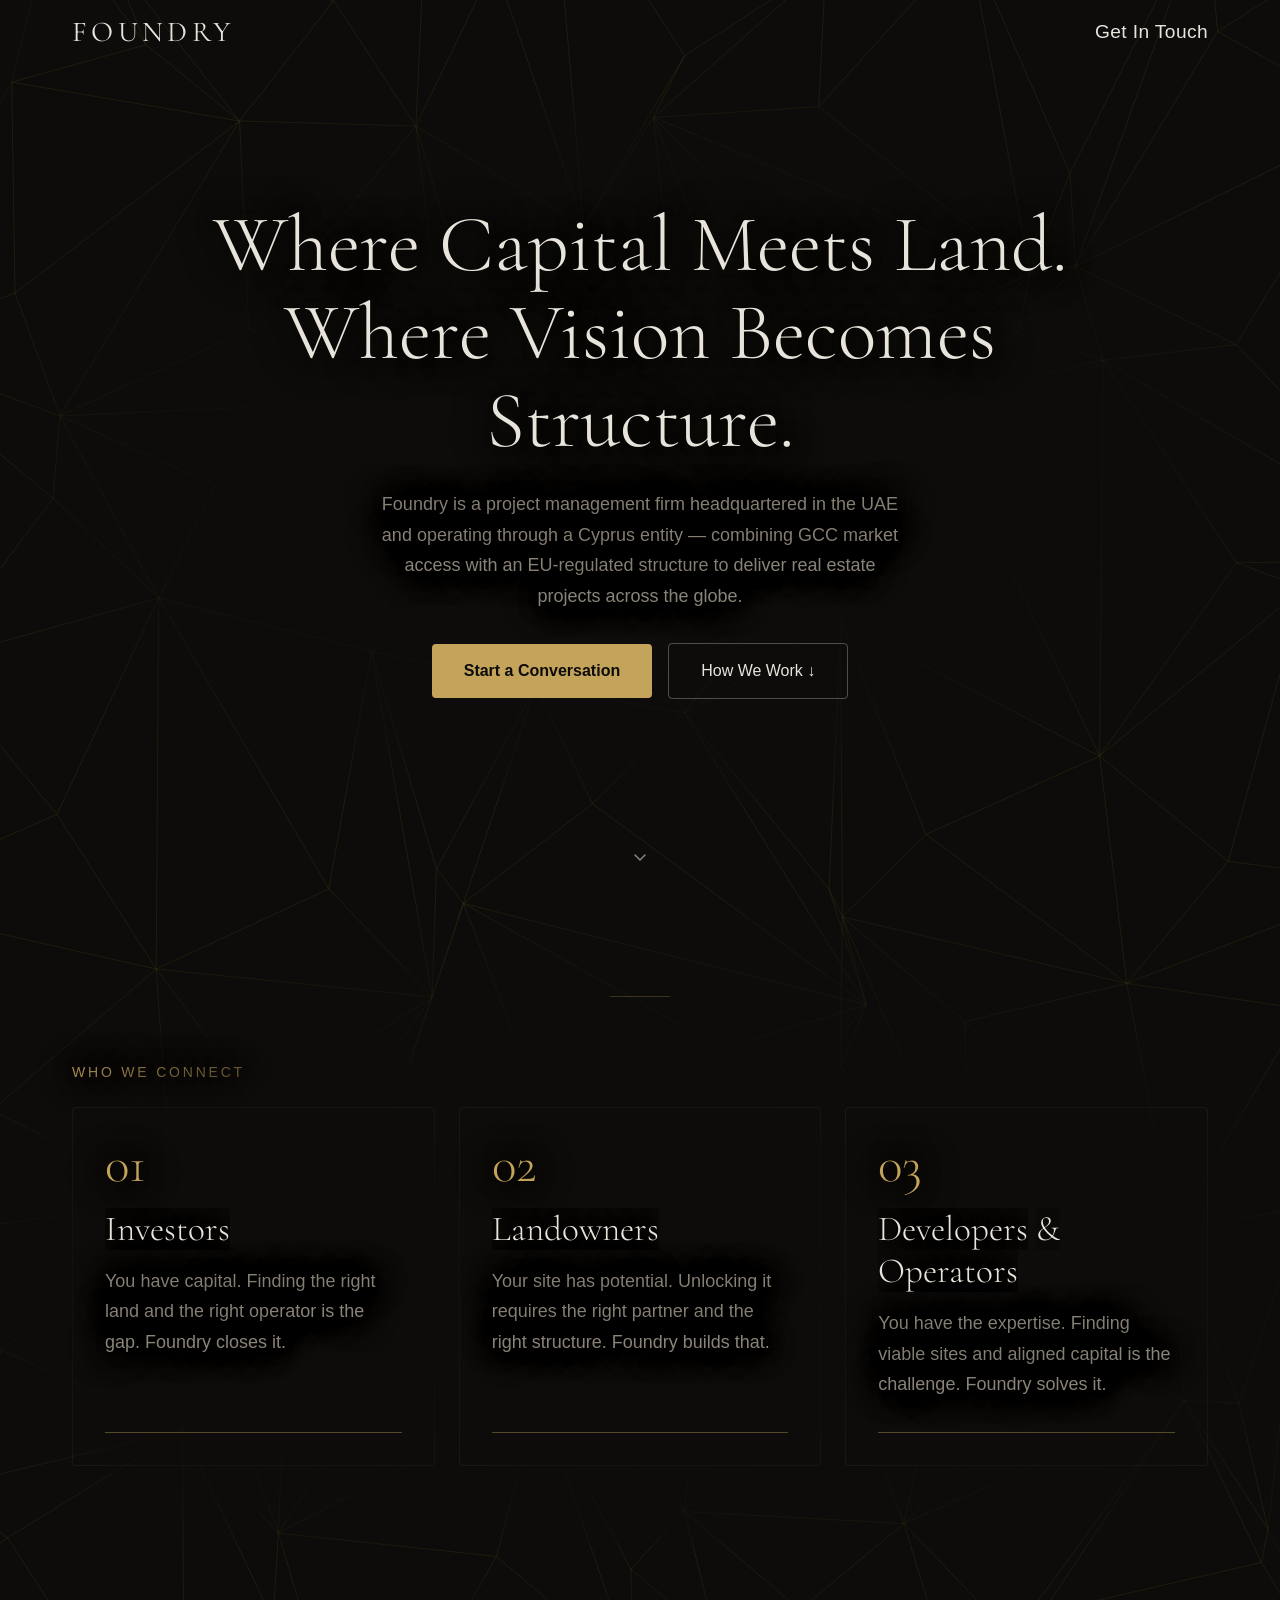
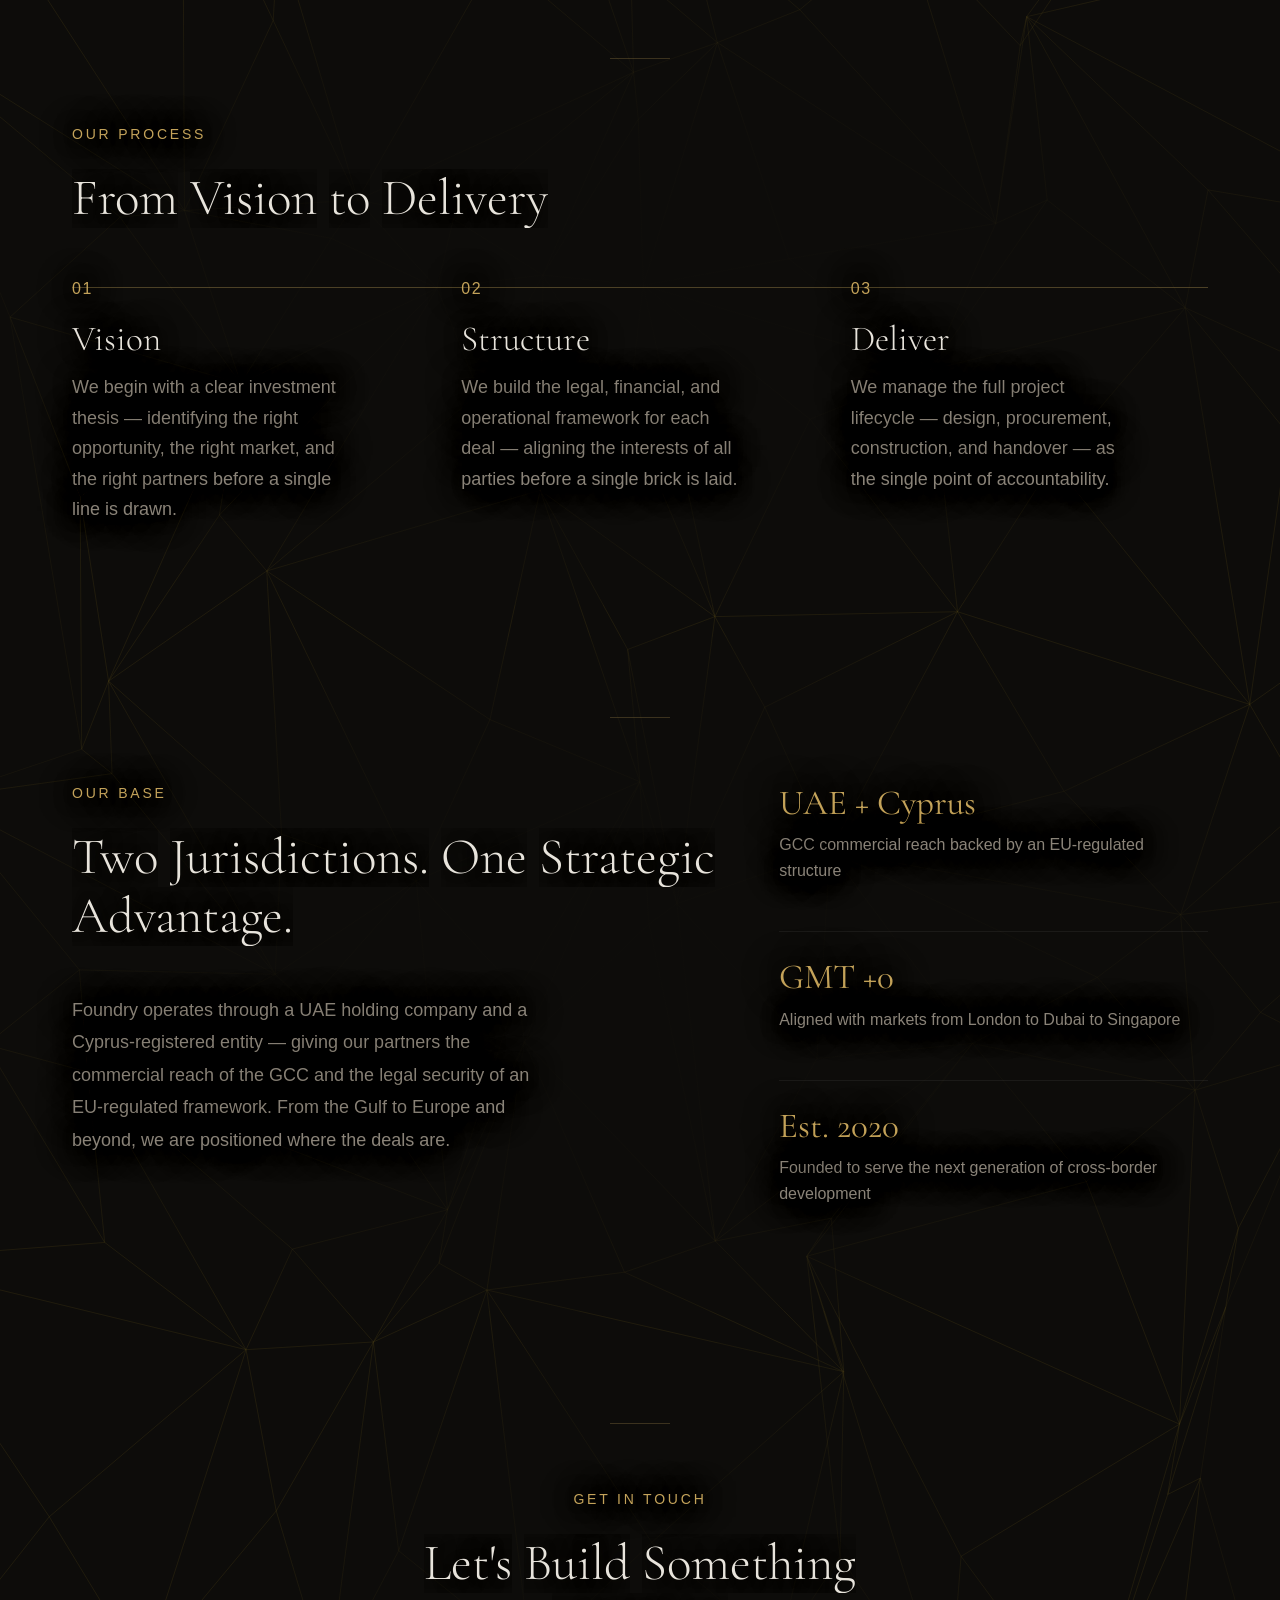
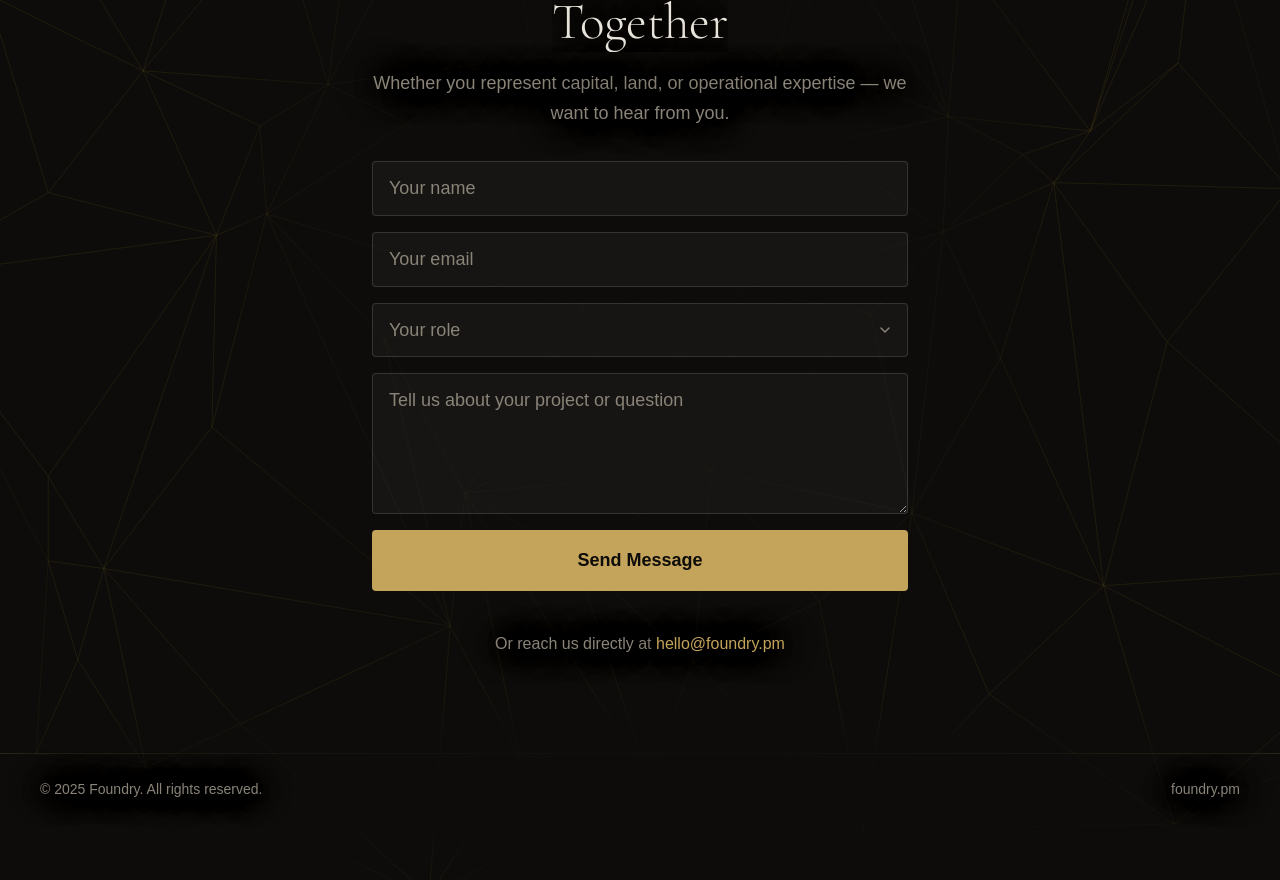
==== index.html @ 254730e2 "Import the live foundry.pm files" ====
<!DOCTYPE html>
<html lang="en">
  <head>
    <meta charset="UTF-8" />
    <meta name="viewport" content="width=device-width, initial-scale=1.0, maximum-scale=1" />
    <title>Foundry — Project Management</title>
    <meta name="description" content="Foundry connects investors, landowners, and developers to originate and deliver real estate projects worldwide. Based in Cyprus." />
    <meta property="og:title" content="Foundry — Project Management" />
    <meta property="og:description" content="Foundry connects investors, landowners, and developers to originate and deliver real estate projects worldwide. Based in Cyprus." />
    <meta property="og:type" content="website" />
    <meta property="og:url" content="https://foundry.pm" />
    <link rel="icon" type="image/svg+xml" href="data:image/svg+xml,%3Csvg xmlns='http://www.w3.org/2000/svg' viewBox='0 0 32 32'%3E%3Crect width='32' height='32' rx='4' fill='%230D0C0A'/%3E%3Ctext x='7' y='23' font-family='Georgia,serif' font-size='20' font-weight='700' fill='%23C4A35A'%3EF%3C/text%3E%3C/svg%3E" />
    <link rel="preconnect" href="https://fonts.googleapis.com" />
    <link rel="preconnect" href="https://fonts.gstatic.com" crossorigin />
    <link href="https://fonts.googleapis.com/css2?family=Cormorant+Garamond:ital,wght@0,300;0,400;0,500;1,300;1,400&display=swap" rel="stylesheet" />
    <link href="https://api.fontshare.com/v2/css?f[]=satoshi@300,400,500,700&display=swap" rel="stylesheet" />
    <script type="module" crossorigin src="./assets/index-mdH8-GJa.js"></script>
    <link rel="stylesheet" crossorigin href="./assets/index-D7hxxsSs.css">
  </head>
  <body>
    <canvas id="page-bg" aria-hidden="true"></canvas>
    <div id="root"></div>
  </body>
</html>
---- assets/index-D7hxxsSs.css ----
@layer properties{@supports (((-webkit-hyphens:none)) and (not (margin-trim:inline))) or ((-moz-orient:inline) and (not (color:rgb(from red r g b)))){*,:before,:after,::backdrop{--tw-translate-x:0;--tw-translate-y:0;--tw-translate-z:0;--tw-rotate-x:initial;--tw-rotate-y:initial;--tw-rotate-z:initial;--tw-skew-x:initial;--tw-skew-y:initial;--tw-space-y-reverse:0;--tw-space-x-reverse:0;--tw-border-style:solid;--tw-leading:initial;--tw-font-weight:initial;--tw-tracking:initial;--tw-ordinal:initial;--tw-slashed-zero:initial;--tw-numeric-figure:initial;--tw-numeric-spacing:initial;--tw-numeric-fraction:initial;--tw-shadow:0 0 #0000;--tw-shadow-color:initial;--tw-shadow-alpha:100%;--tw-inset-shadow:0 0 #0000;--tw-inset-shadow-color:initial;--tw-inset-shadow-alpha:100%;--tw-ring-color:initial;--tw-ring-shadow:0 0 #0000;--tw-inset-ring-color:initial;--tw-inset-ring-shadow:0 0 #0000;--tw-ring-inset:initial;--tw-ring-offset-width:0px;--tw-ring-offset-color:#fff;--tw-ring-offset-shadow:0 0 #0000;--tw-outline-style:solid;--tw-duration:initial;--tw-ease:initial;--tw-content:""}}}@layer theme{:root,:host{--font-sans:ui-sans-serif, system-ui, sans-serif, "Apple Color Emoji", "Segoe UI Emoji", "Segoe UI Symbol", "Noto Color Emoji";--font-mono:ui-monospace, SFMono-Regular, Menlo, Monaco, Consolas, "Liberation Mono", "Courier New", monospace;--color-red-50:oklch(97.1% .013 17.38);--color-red-300:oklch(80.8% .114 19.571);--color-red-400:oklch(70.4% .191 22.216);--color-red-500:oklch(63.7% .237 25.331);--color-red-600:oklch(57.7% .245 27.325);--color-gray-50:oklch(98.5% .002 247.839);--color-gray-600:oklch(44.6% .03 256.802);--color-gray-900:oklch(21% .034 264.665);--color-black:#000;--spacing:.25rem;--container-sm:24rem;--container-md:28rem;--container-lg:32rem;--text-xs:.75rem;--text-xs--line-height:calc(1 / .75);--text-sm:.875rem;--text-sm--line-height:calc(1.25 / .875);--text-base:1rem;--text-base--line-height: 1.5 ;--text-lg:1.125rem;--text-lg--line-height:calc(1.75 / 1.125);--text-xl:1.25rem;--text-2xl:1.5rem;--text-2xl--line-height:calc(2 / 1.5);--font-weight-normal:400;--font-weight-medium:500;--font-weight-semibold:600;--font-weight-bold:700;--tracking-tight:-.025em;--tracking-widest:.1em;--leading-snug:1.375;--leading-normal:1.5;--leading-relaxed:1.625;--radius-sm:.25rem;--radius-md:.375rem;--radius-lg:.5rem;--radius-xl:.75rem;--ease-in-out:cubic-bezier(.4, 0, .2, 1);--animate-spin:spin 1s linear infinite;--animate-pulse:pulse 2s cubic-bezier(.4, 0, .6, 1) infinite;--aspect-video:16 / 9;--default-transition-duration:.15s;--default-transition-timing-function:cubic-bezier(.4, 0, .2, 1);--default-font-family:var(--font-sans);--default-mono-font-family:var(--font-mono)}}@layer base{*,:after,:before,::backdrop{box-sizing:border-box;border:0 solid;margin:0;padding:0}::file-selector-button{box-sizing:border-box;border:0 solid;margin:0;padding:0}html,:host{-webkit-text-size-adjust:100%;tab-size:4;line-height:1.5;font-family:var(--default-font-family,ui-sans-serif, system-ui, sans-serif, "Apple Color Emoji", "Segoe UI Emoji", "Segoe UI Symbol", "Noto Color Emoji");font-feature-settings:var(--default-font-feature-settings,normal);font-variation-settings:var(--default-font-variation-settings,normal);-webkit-tap-highlight-color:transparent}hr{height:0;color:inherit;border-top-width:1px}abbr:where([title]){-webkit-text-decoration:underline dotted;text-decoration:underline dotted}h1,h2,h3,h4,h5,h6{font-size:inherit;font-weight:inherit}a{color:inherit;-webkit-text-decoration:inherit;text-decoration:inherit}b,strong{font-weight:bolder}code,kbd,samp,pre{font-family:var(--default-mono-font-family,ui-monospace, SFMono-Regular, Menlo, Monaco, Consolas, "Liberation Mono", "Courier New", monospace);font-feature-settings:var(--default-mono-font-feature-settings,normal);font-variation-settings:var(--default-mono-font-variation-settings,normal);font-size:1em}small{font-size:80%}sub,sup{vertical-align:baseline;font-size:75%;line-height:0;position:relative}sub{bottom:-.25em}sup{top:-.5em}table{text-indent:0;border-color:inherit;border-collapse:collapse}:-moz-focusring{outline:auto}progress{vertical-align:baseline}summary{display:list-item}ol,ul,menu{list-style:none}img,svg,video,canvas,audio,iframe,embed,object{vertical-align:middle;display:block}img,video{max-width:100%;height:auto}button,input,select,optgroup,textarea{font:inherit;font-feature-settings:inherit;font-variation-settings:inherit;letter-spacing:inherit;color:inherit;opacity:1;background-color:#0000;border-radius:0}::file-selector-button{font:inherit;font-feature-settings:inherit;font-variation-settings:inherit;letter-spacing:inherit;color:inherit;opacity:1;background-color:#0000;border-radius:0}:where(select:is([multiple],[size])) optgroup{font-weight:bolder}:where(select:is([multiple],[size])) optgroup option{padding-inline-start:20px}::file-selector-button{margin-inline-end:4px}::placeholder{opacity:1}@supports (not ((-webkit-appearance:-apple-pay-button))) or (contain-intrinsic-size:1px){::placeholder{color:currentColor}@supports (color:color-mix(in lab,red,red)){::placeholder{color:color-mix(in oklab,currentcolor 50%,transparent)}}}textarea{resize:vertical}::-webkit-search-decoration{-webkit-appearance:none}::-webkit-date-and-time-value{min-height:1lh;text-align:inherit}::-webkit-datetime-edit{display:inline-flex}::-webkit-datetime-edit-fields-wrapper{padding:0}::-webkit-datetime-edit{padding-block:0}::-webkit-datetime-edit-year-field{padding-block:0}::-webkit-datetime-edit-month-field{padding-block:0}::-webkit-datetime-edit-day-field{padding-block:0}::-webkit-datetime-edit-hour-field{padding-block:0}::-webkit-datetime-edit-minute-field{padding-block:0}::-webkit-datetime-edit-second-field{padding-block:0}::-webkit-datetime-edit-millisecond-field{padding-block:0}::-webkit-datetime-edit-meridiem-field{padding-block:0}::-webkit-calendar-picker-indicator{line-height:1}:-moz-ui-invalid{box-shadow:none}button,input:where([type=button],[type=reset],[type=submit]){appearance:button}::file-selector-button{appearance:button}::-webkit-inner-spin-button{height:auto}::-webkit-outer-spin-button{height:auto}[hidden]:where(:not([hidden=until-found])){display:none!important}}@layer components;@layer utilities{.\@container\/field-group{container:field-group/inline-size}.pointer-events-auto{pointer-events:auto}.pointer-events-none{pointer-events:none}.invisible{visibility:hidden}.sr-only{clip-path:inset(50%);white-space:nowrap;border-width:0;width:1px;height:1px;margin:-1px;padding:0;position:absolute;overflow:hidden}.absolute{position:absolute}.fixed{position:fixed}.relative{position:relative}.static{position:static}.inset-0{inset:calc(var(--spacing) * 0)}.inset-x-0{inset-inline:calc(var(--spacing) * 0)}.inset-y-0{inset-block:calc(var(--spacing) * 0)}.start{inset-inline-start:var(--spacing)}.-top-12{top:calc(var(--spacing) * -12)}.top-0{top:calc(var(--spacing) * 0)}.top-1\.5{top:calc(var(--spacing) * 1.5)}.top-1\/2{top:50%}.top-2{top:calc(var(--spacing) * 2)}.top-3\.5{top:calc(var(--spacing) * 3.5)}.top-4{top:calc(var(--spacing) * 4)}.top-\[1px\]{top:1px}.top-\[50\%\]{top:50%}.top-\[60\%\]{top:60%}.top-full{top:100%}.-right-12{right:calc(var(--spacing) * -12)}.right-0{right:calc(var(--spacing) * 0)}.right-1{right:calc(var(--spacing) * 1)}.right-2{right:calc(var(--spacing) * 2)}.right-3{right:calc(var(--spacing) * 3)}.right-4{right:calc(var(--spacing) * 4)}.-bottom-12{bottom:calc(var(--spacing) * -12)}.bottom-0{bottom:calc(var(--spacing) * 0)}.-left-12{left:calc(var(--spacing) * -12)}.left-0{left:calc(var(--spacing) * 0)}.left-1\/2{left:50%}.left-2{left:calc(var(--spacing) * 2)}.left-\[50\%\]{left:50%}.z-10{z-index:10}.z-20{z-index:20}.z-50{z-index:50}.z-\[1\]{z-index:1}.z-\[100\]{z-index:100}.order-first{order:-9999}.order-last{order:9999}.\!m-0{margin:calc(var(--spacing) * 0)!important}.-mx-1{margin-inline:calc(var(--spacing) * -1)}.mx-2{margin-inline:calc(var(--spacing) * 2)}.mx-3\.5{margin-inline:calc(var(--spacing) * 3.5)}.mx-4{margin-inline:calc(var(--spacing) * 4)}.mx-auto{margin-inline:auto}.-my-2{margin-block:calc(var(--spacing) * -2)}.my-0{margin-block:calc(var(--spacing) * 0)}.my-0\.5{margin-block:calc(var(--spacing) * .5)}.my-1{margin-block:calc(var(--spacing) * 1)}.-mt-4{margin-top:calc(var(--spacing) * -4)}.mt-1\.5{margin-top:calc(var(--spacing) * 1.5)}.mt-2{margin-top:calc(var(--spacing) * 2)}.mt-4{margin-top:calc(var(--spacing) * 4)}.mt-24{margin-top:calc(var(--spacing) * 24)}.mt-auto{margin-top:auto}.mr-2{margin-right:calc(var(--spacing) * 2)}.mb-1{margin-bottom:calc(var(--spacing) * 1)}.mb-2{margin-bottom:calc(var(--spacing) * 2)}.mb-3{margin-bottom:calc(var(--spacing) * 3)}.mb-4{margin-bottom:calc(var(--spacing) * 4)}.-ml-4{margin-left:calc(var(--spacing) * -4)}.ml-1{margin-left:calc(var(--spacing) * 1)}.ml-4{margin-left:calc(var(--spacing) * 4)}.ml-auto{margin-left:auto}.line-clamp-2{-webkit-line-clamp:2;-webkit-box-orient:vertical;display:-webkit-box;overflow:hidden}.block{display:block}.flex{display:flex}.grid{display:grid}.hidden{display:none}.inline-flex{display:inline-flex}.table{display:table}.aspect-square{aspect-ratio:1}.aspect-video{aspect-ratio:var(--aspect-video)}.size-4{width:calc(var(--spacing) * 4);height:calc(var(--spacing) * 4)}.size-6{width:calc(var(--spacing) * 6);height:calc(var(--spacing) * 6)}.size-8{width:calc(var(--spacing) * 8);height:calc(var(--spacing) * 8)}.size-10{width:calc(var(--spacing) * 10);height:calc(var(--spacing) * 10)}.size-\[--cell-size\]{width:--cell-size;height:--cell-size}.h-1\.5{height:calc(var(--spacing) * 1.5)}.h-2{height:calc(var(--spacing) * 2)}.h-2\.5{height:calc(var(--spacing) * 2.5)}.h-3{height:calc(var(--spacing) * 3)}.h-3\.5{height:calc(var(--spacing) * 3.5)}.h-4{height:calc(var(--spacing) * 4)}.h-5{height:calc(var(--spacing) * 5)}.h-6{height:calc(var(--spacing) * 6)}.h-7{height:calc(var(--spacing) * 7)}.h-8{height:calc(var(--spacing) * 8)}.h-9{height:calc(var(--spacing) * 9)}.h-10{height:calc(var(--spacing) * 10)}.h-12{height:calc(var(--spacing) * 12)}.h-\[--cell-size\]{height:--cell-size}.h-\[1px\]{height:1px}.h-\[var\(--radix-navigation-menu-viewport-height\)\]{height:var(--radix-navigation-menu-viewport-height)}.h-\[var\(--radix-select-trigger-height\)\]{height:var(--radix-select-trigger-height)}.h-auto{height:auto}.h-full{height:100%}.h-px{height:1px}.h-svh{height:100svh}.max-h-\[--radix-context-menu-content-available-height\]{max-height:--radix-context-menu-content-available-height}.max-h-\[--radix-select-content-available-height\]{max-height:--radix-select-content-available-height}.max-h-\[300px\]{max-height:300px}.max-h-\[var\(--radix-dropdown-menu-content-available-height\)\]{max-height:var(--radix-dropdown-menu-content-available-height)}.max-h-screen{max-height:100vh}.min-h-0{min-height:calc(var(--spacing) * 0)}.min-h-8{min-height:calc(var(--spacing) * 8)}.min-h-9{min-height:calc(var(--spacing) * 9)}.min-h-10{min-height:calc(var(--spacing) * 10)}.min-h-\[60px\]{min-height:60px}.min-h-screen{min-height:100vh}.min-h-svh{min-height:100svh}.w-0{width:calc(var(--spacing) * 0)}.w-1{width:calc(var(--spacing) * 1)}.w-2{width:calc(var(--spacing) * 2)}.w-2\.5{width:calc(var(--spacing) * 2.5)}.w-3{width:calc(var(--spacing) * 3)}.w-3\.5{width:calc(var(--spacing) * 3.5)}.w-3\/4{width:75%}.w-4{width:calc(var(--spacing) * 4)}.w-5{width:calc(var(--spacing) * 5)}.w-7{width:calc(var(--spacing) * 7)}.w-8{width:calc(var(--spacing) * 8)}.w-9{width:calc(var(--spacing) * 9)}.w-10{width:calc(var(--spacing) * 10)}.w-64{width:calc(var(--spacing) * 64)}.w-72{width:calc(var(--spacing) * 72)}.w-\[--cell-size\]{width:--cell-size}.w-\[1px\]{width:1px}.w-\[100px\]{width:100px}.w-\[var\(--sidebar-width\)\]{width:var(--sidebar-width)}.w-auto{width:auto}.w-fit{width:fit-content}.w-full{width:100%}.w-max{width:max-content}.w-px{width:1px}.max-w-\[var\(--skeleton-width\)\]{max-width:var(--skeleton-width)}.max-w-lg{max-width:var(--container-lg)}.max-w-max{max-width:max-content}.max-w-md{max-width:var(--container-md)}.max-w-sm{max-width:var(--container-sm)}.min-w-0{min-width:calc(var(--spacing) * 0)}.min-w-5{min-width:calc(var(--spacing) * 5)}.min-w-8{min-width:calc(var(--spacing) * 8)}.min-w-9{min-width:calc(var(--spacing) * 9)}.min-w-10{min-width:calc(var(--spacing) * 10)}.min-w-\[--cell-size\]{min-width:--cell-size}.min-w-\[8rem\]{min-width:8rem}.min-w-\[12rem\]{min-width:12rem}.min-w-\[var\(--radix-select-trigger-width\)\]{min-width:var(--radix-select-trigger-width)}.flex-1{flex:1}.shrink-0{flex-shrink:0}.grow{flex-grow:1}.grow-0{flex-grow:0}.basis-full{flex-basis:100%}.caption-bottom{caption-side:bottom}.border-collapse{border-collapse:collapse}.origin-\[--radix-context-menu-content-transform-origin\]{transform-origin:--radix-context-menu-content-transform-origin}.origin-\[--radix-dropdown-menu-content-transform-origin\]{transform-origin:--radix-dropdown-menu-content-transform-origin}.origin-\[--radix-hover-card-content-transform-origin\]{transform-origin:--radix-hover-card-content-transform-origin}.origin-\[--radix-menubar-content-transform-origin\]{transform-origin:--radix-menubar-content-transform-origin}.origin-\[--radix-popover-content-transform-origin\]{transform-origin:--radix-popover-content-transform-origin}.origin-\[--radix-select-content-transform-origin\]{transform-origin:--radix-select-content-transform-origin}.origin-\[--radix-tooltip-content-transform-origin\]{transform-origin:--radix-tooltip-content-transform-origin}.-translate-x-1\/2{--tw-translate-x: -50% ;translate:var(--tw-translate-x) var(--tw-translate-y)}.-translate-x-px{--tw-translate-x:-1px;translate:var(--tw-translate-x) var(--tw-translate-y)}.translate-x-\[-50\%\]{--tw-translate-x:-50%;translate:var(--tw-translate-x) var(--tw-translate-y)}.translate-x-px{--tw-translate-x:1px;translate:var(--tw-translate-x) var(--tw-translate-y)}.-translate-y-1\/2{--tw-translate-y: -50% ;translate:var(--tw-translate-x) var(--tw-translate-y)}.translate-y-\[-50\%\]{--tw-translate-y:-50%;translate:var(--tw-translate-x) var(--tw-translate-y)}.rotate-45{rotate:45deg}.rotate-90{rotate:90deg}.transform{transform:var(--tw-rotate-x,) var(--tw-rotate-y,) var(--tw-rotate-z,) var(--tw-skew-x,) var(--tw-skew-y,)}.animate-pulse{animation:var(--animate-pulse)}.animate-spin{animation:var(--animate-spin)}.cursor-default{cursor:default}.cursor-pointer{cursor:pointer}.cursor-text{cursor:text}.touch-none{touch-action:none}.resize{resize:both}.resize-none{resize:none}.list-disc{list-style-type:disc}.list-none{list-style-type:none}.flex-col{flex-direction:column}.flex-col-reverse{flex-direction:column-reverse}.flex-row{flex-direction:row}.flex-wrap{flex-wrap:wrap}.place-content-center{place-content:center}.items-center{align-items:center}.items-end{align-items:flex-end}.items-start{align-items:flex-start}.items-stretch{align-items:stretch}.justify-between{justify-content:space-between}.justify-center{justify-content:center}.justify-start{justify-content:flex-start}.gap-1{gap:calc(var(--spacing) * 1)}.gap-1\.5{gap:calc(var(--spacing) * 1.5)}.gap-2{gap:calc(var(--spacing) * 2)}.gap-2\.5{gap:calc(var(--spacing) * 2.5)}.gap-3{gap:calc(var(--spacing) * 3)}.gap-4{gap:calc(var(--spacing) * 4)}.gap-6{gap:calc(var(--spacing) * 6)}.gap-7{gap:calc(var(--spacing) * 7)}:where(.space-y-1\.5>:not(:last-child)){--tw-space-y-reverse:0;margin-block-start:calc(calc(var(--spacing) * 1.5) * var(--tw-space-y-reverse));margin-block-end:calc(calc(var(--spacing) * 1.5) * calc(1 - var(--tw-space-y-reverse)))}:where(.space-y-2>:not(:last-child)){--tw-space-y-reverse:0;margin-block-start:calc(calc(var(--spacing) * 2) * var(--tw-space-y-reverse));margin-block-end:calc(calc(var(--spacing) * 2) * calc(1 - var(--tw-space-y-reverse)))}:where(.space-x-1>:not(:last-child)){--tw-space-x-reverse:0;margin-inline-start:calc(calc(var(--spacing) * 1) * var(--tw-space-x-reverse));margin-inline-end:calc(calc(var(--spacing) * 1) * calc(1 - var(--tw-space-x-reverse)))}:where(.space-x-4>:not(:last-child)){--tw-space-x-reverse:0;margin-inline-start:calc(calc(var(--spacing) * 4) * var(--tw-space-x-reverse));margin-inline-end:calc(calc(var(--spacing) * 4) * calc(1 - var(--tw-space-x-reverse)))}.self-stretch{align-self:stretch}.overflow-auto{overflow:auto}.overflow-hidden{overflow:hidden}.overflow-x-hidden{overflow-x:hidden}.overflow-y-auto{overflow-y:auto}.rounded-\[2px\]{border-radius:2px}.rounded-\[calc\(var\(--radius\)-5px\)\]{border-radius:calc(var(--radius) - 5px)}.rounded-\[inherit\]{border-radius:inherit}.rounded-full{border-radius:3.40282e38px}.rounded-lg{border-radius:var(--radius-lg)}.rounded-md{border-radius:var(--radius-md)}.rounded-none{border-radius:0}.rounded-sm{border-radius:var(--radius-sm)}.rounded-xl{border-radius:var(--radius-xl)}.rounded-t-\[10px\]{border-top-left-radius:10px;border-top-right-radius:10px}.rounded-l-md{border-top-left-radius:var(--radius-md);border-bottom-left-radius:var(--radius-md)}.rounded-tl-sm{border-top-left-radius:var(--radius-sm)}.rounded-r-md{border-top-right-radius:var(--radius-md);border-bottom-right-radius:var(--radius-md)}.border{border-style:var(--tw-border-style);border-width:1px}.border-0{border-style:var(--tw-border-style);border-width:0}.border-2{border-style:var(--tw-border-style);border-width:2px}.border-\[1\.5px\]{border-style:var(--tw-border-style);border-width:1.5px}.border-y{border-block-style:var(--tw-border-style);border-block-width:1px}.border-t{border-top-style:var(--tw-border-style);border-top-width:1px}.border-r{border-right-style:var(--tw-border-style);border-right-width:1px}.border-b{border-bottom-style:var(--tw-border-style);border-bottom-width:1px}.border-l{border-left-style:var(--tw-border-style);border-left-width:1px}.border-dashed{--tw-border-style:dashed;border-style:dashed}.\[border-color\:var\(--badge-outline\)\]{border-color:var(--badge-outline)}.\[border-color\:var\(--button-outline\)\]{border-color:var(--button-outline)}.border-\[--color-border\]{border-color:--color-border}.border-transparent{border-color:#0000}.border-t-transparent{border-top-color:#0000}.border-l-transparent{border-left-color:#0000}.bg-\[--color-bg\]{background-color:--color-bg}.bg-black\/80{background-color:#000c}@supports (color:color-mix(in lab,red,red)){.bg-black\/80{background-color:color-mix(in oklab,var(--color-black) 80%,transparent)}}.bg-gray-50{background-color:var(--color-gray-50)}.bg-transparent{background-color:#0000}.fill-current{fill:currentColor}.p-0{padding:calc(var(--spacing) * 0)}.p-1{padding:calc(var(--spacing) * 1)}.p-2{padding:calc(var(--spacing) * 2)}.p-3{padding:calc(var(--spacing) * 3)}.p-4{padding:calc(var(--spacing) * 4)}.p-6{padding:calc(var(--spacing) * 6)}.p-\[1px\]{padding:1px}.px-1{padding-inline:calc(var(--spacing) * 1)}.px-1\.5{padding-inline:calc(var(--spacing) * 1.5)}.px-2{padding-inline:calc(var(--spacing) * 2)}.px-2\.5{padding-inline:calc(var(--spacing) * 2.5)}.px-3{padding-inline:calc(var(--spacing) * 3)}.px-4{padding-inline:calc(var(--spacing) * 4)}.px-8{padding-inline:calc(var(--spacing) * 8)}.px-\[--cell-size\]{padding-inline:--cell-size}.py-0\.5{padding-block:calc(var(--spacing) * .5)}.py-1{padding-block:calc(var(--spacing) * 1)}.py-1\.5{padding-block:calc(var(--spacing) * 1.5)}.py-2{padding-block:calc(var(--spacing) * 2)}.py-3{padding-block:calc(var(--spacing) * 3)}.py-4{padding-block:calc(var(--spacing) * 4)}.py-6{padding-block:calc(var(--spacing) * 6)}.pt-0{padding-top:calc(var(--spacing) * 0)}.pt-3{padding-top:calc(var(--spacing) * 3)}.pt-4{padding-top:calc(var(--spacing) * 4)}.pt-6{padding-top:calc(var(--spacing) * 6)}.pr-1{padding-right:calc(var(--spacing) * 1)}.pr-2{padding-right:calc(var(--spacing) * 2)}.pr-2\.5{padding-right:calc(var(--spacing) * 2.5)}.pr-3{padding-right:calc(var(--spacing) * 3)}.pr-8{padding-right:calc(var(--spacing) * 8)}.pb-3{padding-bottom:calc(var(--spacing) * 3)}.pb-4{padding-bottom:calc(var(--spacing) * 4)}.pl-2{padding-left:calc(var(--spacing) * 2)}.pl-2\.5{padding-left:calc(var(--spacing) * 2.5)}.pl-3{padding-left:calc(var(--spacing) * 3)}.pl-4{padding-left:calc(var(--spacing) * 4)}.pl-8{padding-left:calc(var(--spacing) * 8)}.text-center{text-align:center}.text-left{text-align:left}.align-middle{vertical-align:middle}.font-mono{font-family:var(--font-mono)}.font-sans{font-family:var(--font-sans)}.text-2xl{font-size:var(--text-2xl);line-height:var(--tw-leading,var(--text-2xl--line-height))}.text-base{font-size:var(--text-base);line-height:var(--tw-leading,var(--text-base--line-height))}.text-lg{font-size:var(--text-lg);line-height:var(--tw-leading,var(--text-lg--line-height))}.text-sm{font-size:var(--text-sm);line-height:var(--tw-leading,var(--text-sm--line-height))}.text-sm\/relaxed{font-size:var(--text-sm);line-height:var(--leading-relaxed)}.text-xs{font-size:var(--text-xs);line-height:var(--tw-leading,var(--text-xs--line-height))}.text-\[0\.8rem\]{font-size:.8rem}.leading-none{--tw-leading:1;line-height:1}.leading-normal{--tw-leading:var(--leading-normal);line-height:var(--leading-normal)}.leading-snug{--tw-leading:var(--leading-snug);line-height:var(--leading-snug)}.font-bold{--tw-font-weight:var(--font-weight-bold);font-weight:var(--font-weight-bold)}.font-medium{--tw-font-weight:var(--font-weight-medium);font-weight:var(--font-weight-medium)}.font-normal{--tw-font-weight:var(--font-weight-normal);font-weight:var(--font-weight-normal)}.font-semibold{--tw-font-weight:var(--font-weight-semibold);font-weight:var(--font-weight-semibold)}.tracking-tight{--tw-tracking:var(--tracking-tight);letter-spacing:var(--tracking-tight)}.tracking-widest{--tw-tracking:var(--tracking-widest);letter-spacing:var(--tracking-widest)}.text-balance{text-wrap:balance}.break-words{overflow-wrap:break-word}.whitespace-nowrap{white-space:nowrap}.text-current{color:currentColor}.text-gray-600{color:var(--color-gray-600)}.text-gray-900{color:var(--color-gray-900)}.text-red-500{color:var(--color-red-500)}.tabular-nums{--tw-numeric-spacing:tabular-nums;font-variant-numeric:var(--tw-ordinal,) var(--tw-slashed-zero,) var(--tw-numeric-figure,) var(--tw-numeric-spacing,) var(--tw-numeric-fraction,)}.underline-offset-4{text-underline-offset:4px}.opacity-0{opacity:0}.opacity-50{opacity:.5}.opacity-60{opacity:.6}.opacity-70{opacity:.7}.opacity-90{opacity:.9}.shadow{--tw-shadow:0 1px 3px 0 var(--tw-shadow-color,#0000001a), 0 1px 2px -1px var(--tw-shadow-color,#0000001a);box-shadow:var(--tw-inset-shadow),var(--tw-inset-ring-shadow),var(--tw-ring-offset-shadow),var(--tw-ring-shadow),var(--tw-shadow)}.shadow-\[0_0_0_1px_hsl\(var\(--sidebar-border\)\)\]{--tw-shadow:0 0 0 1px var(--tw-shadow-color,hsl(var(--sidebar-border)));box-shadow:var(--tw-inset-shadow),var(--tw-inset-ring-shadow),var(--tw-ring-offset-shadow),var(--tw-ring-shadow),var(--tw-shadow)}.shadow-lg{--tw-shadow:0 10px 15px -3px var(--tw-shadow-color,#0000001a), 0 4px 6px -4px var(--tw-shadow-color,#0000001a);box-shadow:var(--tw-inset-shadow),var(--tw-inset-ring-shadow),var(--tw-ring-offset-shadow),var(--tw-ring-shadow),var(--tw-shadow)}.shadow-md{--tw-shadow:0 4px 6px -1px var(--tw-shadow-color,#0000001a), 0 2px 4px -2px var(--tw-shadow-color,#0000001a);box-shadow:var(--tw-inset-shadow),var(--tw-inset-ring-shadow),var(--tw-ring-offset-shadow),var(--tw-ring-shadow),var(--tw-shadow)}.shadow-none{--tw-shadow:0 0 #0000;box-shadow:var(--tw-inset-shadow),var(--tw-inset-ring-shadow),var(--tw-ring-offset-shadow),var(--tw-ring-shadow),var(--tw-shadow)}.shadow-sm{--tw-shadow:0 1px 3px 0 var(--tw-shadow-color,#0000001a), 0 1px 2px -1px var(--tw-shadow-color,#0000001a);box-shadow:var(--tw-inset-shadow),var(--tw-inset-ring-shadow),var(--tw-ring-offset-shadow),var(--tw-ring-shadow),var(--tw-shadow)}.shadow-xl{--tw-shadow:0 20px 25px -5px var(--tw-shadow-color,#0000001a), 0 8px 10px -6px var(--tw-shadow-color,#0000001a);box-shadow:var(--tw-inset-shadow),var(--tw-inset-ring-shadow),var(--tw-ring-offset-shadow),var(--tw-ring-shadow),var(--tw-shadow)}.shadow-xs{--tw-shadow:0 1px 2px 0 var(--tw-shadow-color,#0000000d);box-shadow:var(--tw-inset-shadow),var(--tw-inset-ring-shadow),var(--tw-ring-offset-shadow),var(--tw-ring-shadow),var(--tw-shadow)}.ring-0{--tw-ring-shadow:var(--tw-ring-inset,) 0 0 0 calc(0px + var(--tw-ring-offset-width)) var(--tw-ring-color,currentcolor);box-shadow:var(--tw-inset-shadow),var(--tw-inset-ring-shadow),var(--tw-ring-offset-shadow),var(--tw-ring-shadow),var(--tw-shadow)}.ring-1{--tw-ring-shadow:var(--tw-ring-inset,) 0 0 0 calc(1px + var(--tw-ring-offset-width)) var(--tw-ring-color,currentcolor);box-shadow:var(--tw-inset-shadow),var(--tw-inset-ring-shadow),var(--tw-ring-offset-shadow),var(--tw-ring-shadow),var(--tw-shadow)}.outline-hidden{--tw-outline-style:none;outline-style:none}@media(forced-colors:active){.outline-hidden{outline-offset:2px;outline:2px solid #0000}}.outline{outline-style:var(--tw-outline-style);outline-width:1px}.outline-2{outline-style:var(--tw-outline-style);outline-width:2px}.outline-offset-2{outline-offset:2px}.outline-transparent{outline-color:#0000}.transition{transition-property:color,background-color,border-color,outline-color,text-decoration-color,fill,stroke,--tw-gradient-from,--tw-gradient-via,--tw-gradient-to,opacity,box-shadow,transform,translate,scale,rotate,filter,-webkit-backdrop-filter,backdrop-filter,display,content-visibility,overlay,pointer-events;transition-timing-function:var(--tw-ease,var(--default-transition-timing-function));transition-duration:var(--tw-duration,var(--default-transition-duration))}.transition-\[color\,box-shadow\]{transition-property:color,box-shadow;transition-timing-function:var(--tw-ease,var(--default-transition-timing-function));transition-duration:var(--tw-duration,var(--default-transition-duration))}.transition-\[left\,right\,width\]{transition-property:left,right,width;transition-timing-function:var(--tw-ease,var(--default-transition-timing-function));transition-duration:var(--tw-duration,var(--default-transition-duration))}.transition-\[margin\,opacity\]{transition-property:margin,opacity;transition-timing-function:var(--tw-ease,var(--default-transition-timing-function));transition-duration:var(--tw-duration,var(--default-transition-duration))}.transition-\[width\,height\,padding\]{transition-property:width,height,padding;transition-timing-function:var(--tw-ease,var(--default-transition-timing-function));transition-duration:var(--tw-duration,var(--default-transition-duration))}.transition-\[width\]{transition-property:width;transition-timing-function:var(--tw-ease,var(--default-transition-timing-function));transition-duration:var(--tw-duration,var(--default-transition-duration))}.transition-all{transition-property:all;transition-timing-function:var(--tw-ease,var(--default-transition-timing-function));transition-duration:var(--tw-duration,var(--default-transition-duration))}.transition-colors{transition-property:color,background-color,border-color,outline-color,text-decoration-color,fill,stroke,--tw-gradient-from,--tw-gradient-via,--tw-gradient-to;transition-timing-function:var(--tw-ease,var(--default-transition-timing-function));transition-duration:var(--tw-duration,var(--default-transition-duration))}.transition-opacity{transition-property:opacity;transition-timing-function:var(--tw-ease,var(--default-transition-timing-function));transition-duration:var(--tw-duration,var(--default-transition-duration))}.transition-transform{transition-property:transform,translate,scale,rotate;transition-timing-function:var(--tw-ease,var(--default-transition-timing-function));transition-duration:var(--tw-duration,var(--default-transition-duration))}.duration-100{--tw-duration:.1s;transition-duration:.1s}.duration-200{--tw-duration:.2s;transition-duration:.2s}.duration-300{--tw-duration:.3s;transition-duration:.3s}.duration-1000{--tw-duration:1s;transition-duration:1s}.ease-in-out{--tw-ease:var(--ease-in-out);transition-timing-function:var(--ease-in-out)}.ease-linear{--tw-ease:linear;transition-timing-function:linear}.outline-none{--tw-outline-style:none;outline-style:none}.select-none{-webkit-user-select:none;user-select:none}.\[--cell-size\:2rem\]{--cell-size:2rem}.group-focus-within\/menu-item\:opacity-100:is(:where(.group\/menu-item):focus-within *){opacity:1}@media(hover:hover){.group-hover\:opacity-100:is(:where(.group):hover *),.group-hover\/menu-item\:opacity-100:is(:where(.group\/menu-item):hover *){opacity:1}}.group-has-data-\[sidebar\=menu-action\]\/menu-item\:pr-8:is(:where(.group\/menu-item):has([data-sidebar=menu-action]) *){padding-right:calc(var(--spacing) * 8)}.group-has-\[\[data-orientation\=horizontal\]\]\/field\:text-balance:is(:where(.group\/field):has([data-orientation=horizontal]) *){text-wrap:balance}.group-has-\[\[data-slot\=item-description\]\]\/item\:translate-y-0\.5:is(:where(.group\/item):has([data-slot=item-description]) *){--tw-translate-y:calc(var(--spacing) * .5);translate:var(--tw-translate-x) var(--tw-translate-y)}.group-has-\[\[data-slot\=item-description\]\]\/item\:self-start:is(:where(.group\/item):has([data-slot=item-description]) *){align-self:flex-start}.group-has-\[\>input\]\/input-group\:pt-2\.5:is(:where(.group\/input-group):has(>input) *){padding-top:calc(var(--spacing) * 2.5)}.group-has-\[\>input\]\/input-group\:pb-2\.5:is(:where(.group\/input-group):has(>input) *){padding-bottom:calc(var(--spacing) * 2.5)}.group-data-\[collapsible\=icon\]\:-mt-8:is(:where(.group)[data-collapsible=icon] *){margin-top:calc(var(--spacing) * -8)}.group-data-\[collapsible\=icon\]\:hidden:is(:where(.group)[data-collapsible=icon] *){display:none}.group-data-\[collapsible\=icon\]\:h-8\!:is(:where(.group)[data-collapsible=icon] *){height:calc(var(--spacing) * 8)!important}.group-data-\[collapsible\=icon\]\:w-8\!:is(:where(.group)[data-collapsible=icon] *){width:calc(var(--spacing) * 8)!important}.group-data-\[collapsible\=icon\]\:w-\[calc\(var\(--sidebar-width-icon\)\+var\(--spacing-4\)\)\]:is(:where(.group)[data-collapsible=icon] *){width:calc(var(--sidebar-width-icon) + var(--spacing-4))}.group-data-\[collapsible\=icon\]\:w-\[calc\(var\(--sidebar-width-icon\)\+var\(--spacing-4\)\+2px\)\]:is(:where(.group)[data-collapsible=icon] *){width:calc(var(--sidebar-width-icon) + var(--spacing-4) + 2px)}.group-data-\[collapsible\=icon\]\:w-\[var\(--sidebar-width-icon\)\]:is(:where(.group)[data-collapsible=icon] *){width:var(--sidebar-width-icon)}.group-data-\[collapsible\=icon\]\:overflow-hidden:is(:where(.group)[data-collapsible=icon] *){overflow:hidden}.group-data-\[collapsible\=icon\]\:p-0\!:is(:where(.group)[data-collapsible=icon] *){padding:calc(var(--spacing) * 0)!important}.group-data-\[collapsible\=icon\]\:p-2\!:is(:where(.group)[data-collapsible=icon] *){padding:calc(var(--spacing) * 2)!important}.group-data-\[collapsible\=icon\]\:opacity-0:is(:where(.group)[data-collapsible=icon] *){opacity:0}.group-data-\[collapsible\=offcanvas\]\:right-\[calc\(var\(--sidebar-width\)\*-1\)\]:is(:where(.group)[data-collapsible=offcanvas] *){right:calc(var(--sidebar-width) * -1)}.group-data-\[collapsible\=offcanvas\]\:left-\[calc\(var\(--sidebar-width\)\*-1\)\]:is(:where(.group)[data-collapsible=offcanvas] *){left:calc(var(--sidebar-width) * -1)}.group-data-\[collapsible\=offcanvas\]\:w-0:is(:where(.group)[data-collapsible=offcanvas] *){width:calc(var(--spacing) * 0)}.group-data-\[collapsible\=offcanvas\]\:translate-x-0:is(:where(.group)[data-collapsible=offcanvas] *){--tw-translate-x:calc(var(--spacing) * 0);translate:var(--tw-translate-x) var(--tw-translate-y)}.group-data-\[disabled\=true\]\/field\:opacity-50:is(:where(.group\/field)[data-disabled=true] *),.group-data-\[disabled\=true\]\/input-group\:opacity-50:is(:where(.group\/input-group)[data-disabled=true] *){opacity:.5}.group-data-\[focused\=true\]\/day\:relative:is(:where(.group\/day)[data-focused=true] *){position:relative}.group-data-\[focused\=true\]\/day\:z-10:is(:where(.group\/day)[data-focused=true] *){z-index:10}.group-data-\[focused\=true\]\/day\:ring-\[3px\]:is(:where(.group\/day)[data-focused=true] *){--tw-ring-shadow:var(--tw-ring-inset,) 0 0 0 calc(3px + var(--tw-ring-offset-width)) var(--tw-ring-color,currentcolor);box-shadow:var(--tw-inset-shadow),var(--tw-inset-ring-shadow),var(--tw-ring-offset-shadow),var(--tw-ring-shadow),var(--tw-shadow)}.group-data-\[side\=left\]\:-right-4:is(:where(.group)[data-side=left] *){right:calc(var(--spacing) * -4)}.group-data-\[side\=left\]\:border-r:is(:where(.group)[data-side=left] *){border-right-style:var(--tw-border-style);border-right-width:1px}.group-data-\[side\=right\]\:left-0:is(:where(.group)[data-side=right] *){left:calc(var(--spacing) * 0)}.group-data-\[side\=right\]\:rotate-180:is(:where(.group)[data-side=right] *){rotate:180deg}.group-data-\[side\=right\]\:border-l:is(:where(.group)[data-side=right] *){border-left-style:var(--tw-border-style);border-left-width:1px}.group-data-\[state\=open\]\:rotate-180:is(:where(.group)[data-state=open] *){rotate:180deg}.group-data-\[variant\=floating\]\:rounded-lg:is(:where(.group)[data-variant=floating] *){border-radius:var(--radius-lg)}.group-data-\[variant\=floating\]\:border:is(:where(.group)[data-variant=floating] *){border-style:var(--tw-border-style);border-width:1px}.group-data-\[variant\=floating\]\:shadow-sm:is(:where(.group)[data-variant=floating] *){--tw-shadow:0 1px 3px 0 var(--tw-shadow-color,#0000001a), 0 1px 2px -1px var(--tw-shadow-color,#0000001a);box-shadow:var(--tw-inset-shadow),var(--tw-inset-ring-shadow),var(--tw-ring-offset-shadow),var(--tw-ring-shadow),var(--tw-shadow)}.group-data-\[variant\=outline\]\/field-group\:-mb-2:is(:where(.group\/field-group)[data-variant=outline] *){margin-bottom:calc(var(--spacing) * -2)}.group-\[\.destructive\]\:text-red-300:is(:where(.group).destructive *){color:var(--color-red-300)}.group-\[\.toaster\]\:shadow-lg:is(:where(.group).toaster *){--tw-shadow:0 10px 15px -3px var(--tw-shadow-color,#0000001a), 0 4px 6px -4px var(--tw-shadow-color,#0000001a);box-shadow:var(--tw-inset-shadow),var(--tw-inset-ring-shadow),var(--tw-ring-offset-shadow),var(--tw-ring-shadow),var(--tw-shadow)}.peer-disabled\:cursor-not-allowed:is(:where(.peer):disabled~*){cursor:not-allowed}.peer-disabled\:opacity-70:is(:where(.peer):disabled~*){opacity:.7}.peer-data-\[size\=default\]\/menu-button\:top-1\.5:is(:where(.peer\/menu-button)[data-size=default]~*){top:calc(var(--spacing) * 1.5)}.peer-data-\[size\=lg\]\/menu-button\:top-2\.5:is(:where(.peer\/menu-button)[data-size=lg]~*){top:calc(var(--spacing) * 2.5)}.peer-data-\[size\=sm\]\/menu-button\:top-1:is(:where(.peer\/menu-button)[data-size=sm]~*){top:calc(var(--spacing) * 1)}.file\:border-0::file-selector-button{border-style:var(--tw-border-style);border-width:0}.file\:bg-transparent::file-selector-button{background-color:#0000}.file\:text-sm::file-selector-button{font-size:var(--text-sm);line-height:var(--tw-leading,var(--text-sm--line-height))}.file\:font-medium::file-selector-button{--tw-font-weight:var(--font-weight-medium);font-weight:var(--font-weight-medium)}.after\:absolute:after{content:var(--tw-content);position:absolute}.after\:-inset-2:after{content:var(--tw-content);inset:calc(var(--spacing) * -2)}.after\:inset-y-0:after{content:var(--tw-content);inset-block:calc(var(--spacing) * 0)}.after\:left-1\/2:after{content:var(--tw-content);left:50%}.after\:w-1:after{content:var(--tw-content);width:calc(var(--spacing) * 1)}.after\:w-\[2px\]:after{content:var(--tw-content);width:2px}.after\:-translate-x-1\/2:after{content:var(--tw-content);--tw-translate-x: -50% ;translate:var(--tw-translate-x) var(--tw-translate-y)}.group-data-\[collapsible\=offcanvas\]\:after\:left-full:is(:where(.group)[data-collapsible=offcanvas] *):after{content:var(--tw-content);left:100%}.first\:rounded-l-md:first-child{border-top-left-radius:var(--radius-md);border-bottom-left-radius:var(--radius-md)}.first\:border-l:first-child{border-left-style:var(--tw-border-style);border-left-width:1px}.last\:mt-0:last-child{margin-top:calc(var(--spacing) * 0)}.last\:rounded-r-md:last-child{border-top-right-radius:var(--radius-md);border-bottom-right-radius:var(--radius-md)}@media(hover:hover){.hover\:underline:hover{text-decoration-line:underline}.hover\:opacity-100:hover{opacity:1}.hover\:shadow-\[0_0_0_1px_hsl\(var\(--sidebar-accent\)\)\]:hover{--tw-shadow:0 0 0 1px var(--tw-shadow-color,hsl(var(--sidebar-accent)));box-shadow:var(--tw-inset-shadow),var(--tw-inset-ring-shadow),var(--tw-ring-offset-shadow),var(--tw-ring-shadow),var(--tw-shadow)}.group-\[\.destructive\]\:hover\:text-red-50:is(:where(.group).destructive *):hover{color:var(--color-red-50)}}.focus\:opacity-100:focus{opacity:1}.focus\:ring-1:focus{--tw-ring-shadow:var(--tw-ring-inset,) 0 0 0 calc(1px + var(--tw-ring-offset-width)) var(--tw-ring-color,currentcolor);box-shadow:var(--tw-inset-shadow),var(--tw-inset-ring-shadow),var(--tw-ring-offset-shadow),var(--tw-ring-shadow),var(--tw-shadow)}.focus\:ring-2:focus{--tw-ring-shadow:var(--tw-ring-inset,) 0 0 0 calc(2px + var(--tw-ring-offset-width)) var(--tw-ring-color,currentcolor);box-shadow:var(--tw-inset-shadow),var(--tw-inset-ring-shadow),var(--tw-ring-offset-shadow),var(--tw-ring-shadow),var(--tw-shadow)}.focus\:ring-offset-2:focus{--tw-ring-offset-width:2px;--tw-ring-offset-shadow:var(--tw-ring-inset,) 0 0 0 var(--tw-ring-offset-width) var(--tw-ring-offset-color)}.focus\:outline-none:focus{--tw-outline-style:none;outline-style:none}.group-\[\.destructive\]\:focus\:ring-red-400:is(:where(.group).destructive *):focus{--tw-ring-color:var(--color-red-400)}.group-\[\.destructive\]\:focus\:ring-offset-red-600:is(:where(.group).destructive *):focus{--tw-ring-offset-color:var(--color-red-600)}.focus-visible\:ring-0:focus-visible{--tw-ring-shadow:var(--tw-ring-inset,) 0 0 0 calc(0px + var(--tw-ring-offset-width)) var(--tw-ring-color,currentcolor);box-shadow:var(--tw-inset-shadow),var(--tw-inset-ring-shadow),var(--tw-ring-offset-shadow),var(--tw-ring-shadow),var(--tw-shadow)}.focus-visible\:ring-1:focus-visible{--tw-ring-shadow:var(--tw-ring-inset,) 0 0 0 calc(1px + var(--tw-ring-offset-width)) var(--tw-ring-color,currentcolor);box-shadow:var(--tw-inset-shadow),var(--tw-inset-ring-shadow),var(--tw-ring-offset-shadow),var(--tw-ring-shadow),var(--tw-shadow)}.focus-visible\:ring-2:focus-visible{--tw-ring-shadow:var(--tw-ring-inset,) 0 0 0 calc(2px + var(--tw-ring-offset-width)) var(--tw-ring-color,currentcolor);box-shadow:var(--tw-inset-shadow),var(--tw-inset-ring-shadow),var(--tw-ring-offset-shadow),var(--tw-ring-shadow),var(--tw-shadow)}.focus-visible\:ring-\[3px\]:focus-visible{--tw-ring-shadow:var(--tw-ring-inset,) 0 0 0 calc(3px + var(--tw-ring-offset-width)) var(--tw-ring-color,currentcolor);box-shadow:var(--tw-inset-shadow),var(--tw-inset-ring-shadow),var(--tw-ring-offset-shadow),var(--tw-ring-shadow),var(--tw-shadow)}.focus-visible\:ring-offset-1:focus-visible{--tw-ring-offset-width:1px;--tw-ring-offset-shadow:var(--tw-ring-inset,) 0 0 0 var(--tw-ring-offset-width) var(--tw-ring-offset-color)}.focus-visible\:ring-offset-2:focus-visible{--tw-ring-offset-width:2px;--tw-ring-offset-shadow:var(--tw-ring-inset,) 0 0 0 var(--tw-ring-offset-width) var(--tw-ring-offset-color)}.focus-visible\:outline-none:focus-visible{--tw-outline-style:none;outline-style:none}.active\:shadow-none:active{--tw-shadow:0 0 #0000;box-shadow:var(--tw-inset-shadow),var(--tw-inset-ring-shadow),var(--tw-ring-offset-shadow),var(--tw-ring-shadow),var(--tw-shadow)}.disabled\:pointer-events-none:disabled{pointer-events:none}.disabled\:cursor-not-allowed:disabled{cursor:not-allowed}.disabled\:opacity-50:disabled{opacity:.5}:where([data-side=left]) .in-data-\[side\=left\]\:cursor-w-resize{cursor:w-resize}:where([data-side=right]) .in-data-\[side\=right\]\:cursor-e-resize{cursor:e-resize}.has-focus\:ring-\[3px\]:has(:focus){--tw-ring-shadow:var(--tw-ring-inset,) 0 0 0 calc(3px + var(--tw-ring-offset-width)) var(--tw-ring-color,currentcolor);box-shadow:var(--tw-inset-shadow),var(--tw-inset-ring-shadow),var(--tw-ring-offset-shadow),var(--tw-ring-shadow),var(--tw-shadow)}.has-\[\:disabled\]\:opacity-50:has(:disabled){opacity:.5}.has-\[\[data-slot\=input-group-control\]\:focus-visible\]\:ring-1:has([data-slot=input-group-control]:focus-visible){--tw-ring-shadow:var(--tw-ring-inset,) 0 0 0 calc(1px + var(--tw-ring-offset-width)) var(--tw-ring-color,currentcolor);box-shadow:var(--tw-inset-shadow),var(--tw-inset-ring-shadow),var(--tw-ring-offset-shadow),var(--tw-ring-shadow),var(--tw-shadow)}.has-\[\>\[data-align\=block-end\]\]\:h-auto:has(>[data-align=block-end]){height:auto}.has-\[\>\[data-align\=block-end\]\]\:flex-col:has(>[data-align=block-end]){flex-direction:column}.has-\[\>\[data-align\=block-start\]\]\:h-auto:has(>[data-align=block-start]){height:auto}.has-\[\>\[data-align\=block-start\]\]\:flex-col:has(>[data-align=block-start]){flex-direction:column}.has-\[\>\[data-slot\=button-group\]\]\:gap-2:has(>[data-slot=button-group]){gap:calc(var(--spacing) * 2)}.has-\[\>\[data-slot\=checkbox-group\]\]\:gap-3:has(>[data-slot=checkbox-group]){gap:calc(var(--spacing) * 3)}.has-\[\>\[data-slot\=field-content\]\]\:items-start:has(>[data-slot=field-content]){align-items:flex-start}.has-\[\>\[data-slot\=field\]\]\:w-full:has(>[data-slot=field]){width:100%}.has-\[\>\[data-slot\=field\]\]\:flex-col:has(>[data-slot=field]){flex-direction:column}.has-\[\>\[data-slot\=field\]\]\:rounded-md:has(>[data-slot=field]){border-radius:var(--radius-md)}.has-\[\>\[data-slot\=field\]\]\:border:has(>[data-slot=field]){border-style:var(--tw-border-style);border-width:1px}.has-\[\>\[data-slot\=radio-group\]\]\:gap-3:has(>[data-slot=radio-group]){gap:calc(var(--spacing) * 3)}.has-\[\>button\]\:mr-\[-0\.4rem\]:has(>button){margin-right:-.4rem}.has-\[\>button\]\:ml-\[-0\.45rem\]:has(>button){margin-left:-.45rem}.has-\[\>kbd\]\:mr-\[-0\.35rem\]:has(>kbd){margin-right:-.35rem}.has-\[\>kbd\]\:ml-\[-0\.35rem\]:has(>kbd){margin-left:-.35rem}.has-\[\>svg\]\:p-0:has(>svg){padding:calc(var(--spacing) * 0)}.has-\[\>svg\]\:px-2:has(>svg){padding-inline:calc(var(--spacing) * 2)}.has-\[\>svg\]\:px-2\.5:has(>svg){padding-inline:calc(var(--spacing) * 2.5)}.has-\[\>textarea\]\:h-auto:has(>textarea){height:auto}.aria-disabled\:pointer-events-none[aria-disabled=true]{pointer-events:none}.aria-disabled\:opacity-50[aria-disabled=true]{opacity:.5}.data-\[active\=true\]\:font-medium[data-active=true]{--tw-font-weight:var(--font-weight-medium);font-weight:var(--font-weight-medium)}.data-\[disabled\]\:pointer-events-none[data-disabled]{pointer-events:none}.data-\[disabled\]\:opacity-50[data-disabled]{opacity:.5}.data-\[disabled\=true\]\:pointer-events-none[data-disabled=true]{pointer-events:none}.data-\[disabled\=true\]\:opacity-50[data-disabled=true]{opacity:.5}.data-\[orientation\=vertical\]\:h-auto[data-orientation=vertical]{height:auto}.data-\[panel-group-direction\=vertical\]\:h-px[data-panel-group-direction=vertical]{height:1px}.data-\[panel-group-direction\=vertical\]\:w-full[data-panel-group-direction=vertical]{width:100%}.data-\[panel-group-direction\=vertical\]\:flex-col[data-panel-group-direction=vertical]{flex-direction:column}.data-\[panel-group-direction\=vertical\]\:after\:left-0[data-panel-group-direction=vertical]:after{content:var(--tw-content);left:calc(var(--spacing) * 0)}.data-\[panel-group-direction\=vertical\]\:after\:h-1[data-panel-group-direction=vertical]:after{content:var(--tw-content);height:calc(var(--spacing) * 1)}.data-\[panel-group-direction\=vertical\]\:after\:w-full[data-panel-group-direction=vertical]:after{content:var(--tw-content);width:100%}.data-\[panel-group-direction\=vertical\]\:after\:translate-x-0[data-panel-group-direction=vertical]:after{content:var(--tw-content);--tw-translate-x:calc(var(--spacing) * 0);translate:var(--tw-translate-x) var(--tw-translate-y)}.data-\[panel-group-direction\=vertical\]\:after\:-translate-y-1\/2[data-panel-group-direction=vertical]:after{content:var(--tw-content);--tw-translate-y: -50% ;translate:var(--tw-translate-x) var(--tw-translate-y)}.data-\[range-end\=true\]\:rounded-md[data-range-end=true]{border-radius:var(--radius-md)}.data-\[range-middle\=true\]\:rounded-none[data-range-middle=true]{border-radius:0}.data-\[range-start\=true\]\:rounded-md[data-range-start=true]{border-radius:var(--radius-md)}.data-\[selected\=true\]\:rounded-none[data-selected=true]{border-radius:0}.data-\[side\=bottom\]\:translate-y-1[data-side=bottom]{--tw-translate-y:calc(var(--spacing) * 1);translate:var(--tw-translate-x) var(--tw-translate-y)}.data-\[side\=left\]\:-translate-x-1[data-side=left]{--tw-translate-x:calc(var(--spacing) * -1);translate:var(--tw-translate-x) var(--tw-translate-y)}.data-\[side\=right\]\:translate-x-1[data-side=right]{--tw-translate-x:calc(var(--spacing) * 1);translate:var(--tw-translate-x) var(--tw-translate-y)}.data-\[side\=top\]\:-translate-y-1[data-side=top]{--tw-translate-y:calc(var(--spacing) * -1);translate:var(--tw-translate-x) var(--tw-translate-y)}.data-\[slot\=checkbox-group\]\:gap-3[data-slot=checkbox-group]{gap:calc(var(--spacing) * 3)}.data-\[state\=active\]\:shadow[data-state=active]{--tw-shadow:0 1px 3px 0 var(--tw-shadow-color,#0000001a), 0 1px 2px -1px var(--tw-shadow-color,#0000001a);box-shadow:var(--tw-inset-shadow),var(--tw-inset-ring-shadow),var(--tw-ring-offset-shadow),var(--tw-ring-shadow),var(--tw-shadow)}.data-\[state\=checked\]\:translate-x-4[data-state=checked]{--tw-translate-x:calc(var(--spacing) * 4);translate:var(--tw-translate-x) var(--tw-translate-y)}.data-\[state\=closed\]\:duration-300[data-state=closed]{--tw-duration:.3s;transition-duration:.3s}.data-\[state\=open\]\:opacity-100[data-state=open]{opacity:1}.data-\[state\=open\]\:duration-500[data-state=open]{--tw-duration:.5s;transition-duration:.5s}.data-\[state\=unchecked\]\:translate-x-0[data-state=unchecked],.data-\[swipe\=cancel\]\:translate-x-0[data-swipe=cancel]{--tw-translate-x:calc(var(--spacing) * 0);translate:var(--tw-translate-x) var(--tw-translate-y)}.data-\[swipe\=end\]\:translate-x-\[var\(--radix-toast-swipe-end-x\)\][data-swipe=end]{--tw-translate-x:var(--radix-toast-swipe-end-x);translate:var(--tw-translate-x) var(--tw-translate-y)}.data-\[swipe\=move\]\:translate-x-\[var\(--radix-toast-swipe-move-x\)\][data-swipe=move]{--tw-translate-x:var(--radix-toast-swipe-move-x);translate:var(--tw-translate-x) var(--tw-translate-y)}.data-\[swipe\=move\]\:transition-none[data-swipe=move]{transition-property:none}.data-\[variant\=label\]\:text-sm[data-variant=label]{font-size:var(--text-sm);line-height:var(--tw-leading,var(--text-sm--line-height))}.data-\[variant\=legend\]\:text-base[data-variant=legend]{font-size:var(--text-base);line-height:var(--tw-leading,var(--text-base--line-height))}.nth-last-2\:-mt-1:nth-last-child(2){margin-top:calc(var(--spacing) * -1)}@media(min-width:40rem){.sm\:top-auto{top:auto}.sm\:right-0{right:calc(var(--spacing) * 0)}.sm\:bottom-0{bottom:calc(var(--spacing) * 0)}.sm\:mt-0{margin-top:calc(var(--spacing) * 0)}.sm\:flex{display:flex}.sm\:max-w-sm{max-width:var(--container-sm)}.sm\:flex-col{flex-direction:column}.sm\:flex-row{flex-direction:row}.sm\:justify-end{justify-content:flex-end}.sm\:gap-2\.5{gap:calc(var(--spacing) * 2.5)}:where(.sm\:space-x-2>:not(:last-child)){--tw-space-x-reverse:0;margin-inline-start:calc(calc(var(--spacing) * 2) * var(--tw-space-x-reverse));margin-inline-end:calc(calc(var(--spacing) * 2) * calc(1 - var(--tw-space-x-reverse)))}.sm\:rounded-lg{border-radius:var(--radius-lg)}.sm\:text-left{text-align:left}}@media(min-width:48rem){.md\:absolute{position:absolute}.md\:block{display:block}.md\:flex{display:flex}.md\:w-\[var\(--radix-navigation-menu-viewport-width\)\]{width:var(--radix-navigation-menu-viewport-width)}.md\:w-auto{width:auto}.md\:max-w-\[420px\]{max-width:420px}.md\:flex-row{flex-direction:row}.md\:p-12{padding:calc(var(--spacing) * 12)}.md\:text-sm{font-size:var(--text-sm);line-height:var(--tw-leading,var(--text-sm--line-height))}.md\:opacity-0{opacity:0}.md\:peer-data-\[variant\=inset\]\:m-2:is(:where(.peer)[data-variant=inset]~*){margin:calc(var(--spacing) * 2)}.md\:peer-data-\[variant\=inset\]\:ml-0:is(:where(.peer)[data-variant=inset]~*){margin-left:calc(var(--spacing) * 0)}.md\:peer-data-\[variant\=inset\]\:rounded-xl:is(:where(.peer)[data-variant=inset]~*){border-radius:var(--radius-xl)}.md\:peer-data-\[variant\=inset\]\:shadow-sm:is(:where(.peer)[data-variant=inset]~*){--tw-shadow:0 1px 3px 0 var(--tw-shadow-color,#0000001a), 0 1px 2px -1px var(--tw-shadow-color,#0000001a);box-shadow:var(--tw-inset-shadow),var(--tw-inset-ring-shadow),var(--tw-ring-offset-shadow),var(--tw-ring-shadow),var(--tw-shadow)}.md\:peer-data-\[variant\=inset\]\:peer-data-\[state\=collapsed\]\:ml-2:is(:where(.peer)[data-variant=inset]~*):is(:where(.peer)[data-state=collapsed]~*){margin-left:calc(var(--spacing) * 2)}.md\:after\:hidden:after{content:var(--tw-content);display:none}}@container field-group (min-width:28rem){.\@md\/field-group\:flex-row{flex-direction:row}.\@md\/field-group\:items-center{align-items:center}.\@md\/field-group\:has-\[\>\[data-slot\=field-content\]\]\:items-start:has(>[data-slot=field-content]){align-items:flex-start}}@media(prefers-color-scheme:dark){.dark\:bg-transparent{background-color:#0000}}.\[\&_\.recharts-dot\[stroke\=\'\#fff\'\]\]\:stroke-transparent .recharts-dot[stroke="#fff"]{stroke:#0000}.\[\&_\.recharts-layer\]\:outline-none .recharts-layer,.\[\&_\.recharts-sector\]\:outline-none .recharts-sector{--tw-outline-style:none;outline-style:none}.\[\&_\.recharts-sector\[stroke\=\'\#fff\'\]\]\:stroke-transparent .recharts-sector[stroke="#fff"]{stroke:#0000}.\[\&_\.recharts-surface\]\:outline-none .recharts-surface{--tw-outline-style:none;outline-style:none}.\[\&_\[cmdk-group-heading\]\]\:px-2 [cmdk-group-heading]{padding-inline:calc(var(--spacing) * 2)}.\[\&_\[cmdk-group-heading\]\]\:py-1\.5 [cmdk-group-heading]{padding-block:calc(var(--spacing) * 1.5)}.\[\&_\[cmdk-group-heading\]\]\:text-xs [cmdk-group-heading]{font-size:var(--text-xs);line-height:var(--tw-leading,var(--text-xs--line-height))}.\[\&_\[cmdk-group-heading\]\]\:font-medium [cmdk-group-heading]{--tw-font-weight:var(--font-weight-medium);font-weight:var(--font-weight-medium)}.\[\&_\[cmdk-group\]\]\:px-2 [cmdk-group]{padding-inline:calc(var(--spacing) * 2)}.\[\&_\[cmdk-group\]\:not\(\[hidden\]\)_\~\[cmdk-group\]\]\:pt-0 [cmdk-group]:not([hidden])~[cmdk-group]{padding-top:calc(var(--spacing) * 0)}.\[\&_\[cmdk-input-wrapper\]_svg\]\:h-5 [cmdk-input-wrapper] svg{height:calc(var(--spacing) * 5)}.\[\&_\[cmdk-input-wrapper\]_svg\]\:w-5 [cmdk-input-wrapper] svg{width:calc(var(--spacing) * 5)}.\[\&_\[cmdk-input\]\]\:h-12 [cmdk-input]{height:calc(var(--spacing) * 12)}.\[\&_\[cmdk-item\]\]\:px-2 [cmdk-item]{padding-inline:calc(var(--spacing) * 2)}.\[\&_\[cmdk-item\]\]\:py-3 [cmdk-item]{padding-block:calc(var(--spacing) * 3)}.\[\&_\[cmdk-item\]_svg\]\:h-5 [cmdk-item] svg{height:calc(var(--spacing) * 5)}.\[\&_\[cmdk-item\]_svg\]\:w-5 [cmdk-item] svg{width:calc(var(--spacing) * 5)}.\[\&_img\]\:size-full img{width:100%;height:100%}.\[\&_img\]\:object-cover img{object-fit:cover}.\[\&_p\]\:leading-relaxed p{--tw-leading:var(--leading-relaxed);line-height:var(--leading-relaxed)}.\[\&_svg\]\:pointer-events-none svg{pointer-events:none}.\[\&_svg\]\:size-4 svg{width:calc(var(--spacing) * 4);height:calc(var(--spacing) * 4)}.\[\&_svg\]\:shrink-0 svg{flex-shrink:0}.\[\&_svg\:not\(\[class\*\=\'size-\'\]\)\]\:size-3 svg:not([class*=size-]){width:calc(var(--spacing) * 3);height:calc(var(--spacing) * 3)}.\[\&_svg\:not\(\[class\*\=\'size-\'\]\)\]\:size-4 svg:not([class*=size-]){width:calc(var(--spacing) * 4);height:calc(var(--spacing) * 4)}.\[\&_svg\:not\(\[class\*\=\'size-\'\]\)\]\:size-6 svg:not([class*=size-]){width:calc(var(--spacing) * 6);height:calc(var(--spacing) * 6)}.\[\&_tr\]\:border-b tr{border-bottom-style:var(--tw-border-style);border-bottom-width:1px}.\[\&_tr\:last-child\]\:border-0 tr:last-child{border-style:var(--tw-border-style);border-width:0}.\[\&\+\[data-slot\=item-content\]\]\:flex-none+[data-slot=item-content]{flex:none}.\[\&\:first-child\[data-selected\=true\]_button\]\:rounded-l-md:first-child[data-selected=true] button{border-top-left-radius:var(--radius-md);border-bottom-left-radius:var(--radius-md)}.\[\&\:has\(\[role\=checkbox\]\)\]\:pr-0:has([role=checkbox]){padding-right:calc(var(--spacing) * 0)}.\[\.border-b\]\:pb-3.border-b{padding-bottom:calc(var(--spacing) * 3)}.\[\.border-t\]\:pt-3.border-t{padding-top:calc(var(--spacing) * 3)}:is(.rtl\:\*\*\:\[\.rdp-button\\_next\>svg\]\:rotate-180:where(:dir(rtl),[dir=rtl],[dir=rtl] *) *):is(.rdp-button_next>svg),:is(.rtl\:\*\*\:\[\.rdp-button\\_previous\>svg\]\:rotate-180:where(:dir(rtl),[dir=rtl],[dir=rtl] *) *):is(.rdp-button_previous>svg){rotate:180deg}.\[a\]\:transition-colors:is(a){transition-property:color,background-color,border-color,outline-color,text-decoration-color,fill,stroke,--tw-gradient-from,--tw-gradient-via,--tw-gradient-to;transition-timing-function:var(--tw-ease,var(--default-transition-timing-function));transition-duration:var(--tw-duration,var(--default-transition-duration))}.\[\&\:last-child\[data-selected\=true\]_button\]\:rounded-r-md:last-child[data-selected=true] button{border-top-right-radius:var(--radius-md);border-bottom-right-radius:var(--radius-md)}.\[\&\>\*\]\:w-full>*{width:100%}.\[\&\>\*\]\:focus-visible\:relative>:focus-visible{position:relative}.\[\&\>\*\]\:focus-visible\:z-10>:focus-visible{z-index:10}@container field-group (min-width:28rem){.\@md\/field-group\:\[\&\>\*\]\:w-auto>*{width:auto}}.\[\&\>\*\:not\(\:first-child\)\]\:rounded-t-none>:not(:first-child){border-top-left-radius:0;border-top-right-radius:0}.\[\&\>\*\:not\(\:first-child\)\]\:rounded-l-none>:not(:first-child){border-top-left-radius:0;border-bottom-left-radius:0}.\[\&\>\*\:not\(\:first-child\)\]\:border-t-0>:not(:first-child){border-top-style:var(--tw-border-style);border-top-width:0}.\[\&\>\*\:not\(\:first-child\)\]\:border-l-0>:not(:first-child){border-left-style:var(--tw-border-style);border-left-width:0}.\[\&\>\*\:not\(\:last-child\)\]\:rounded-r-none>:not(:last-child){border-top-right-radius:0;border-bottom-right-radius:0}.\[\&\>\*\:not\(\:last-child\)\]\:rounded-b-none>:not(:last-child){border-bottom-right-radius:0;border-bottom-left-radius:0}.\[\&\>\.sr-only\]\:w-auto>.sr-only{width:auto}.\[\&\>\[data-slot\=field-group\]\]\:gap-4>[data-slot=field-group]{gap:calc(var(--spacing) * 4)}.\[\&\>\[data-slot\=field-label\]\]\:flex-auto>[data-slot=field-label]{flex:auto}@container field-group (min-width:28rem){.\@md\/field-group\:\[\&\>\[data-slot\=field-label\]\]\:flex-auto>[data-slot=field-label]{flex:auto}}.\[\&\>\[data-slot\=field\]\]\:p-4>[data-slot=field]{padding:calc(var(--spacing) * 4)}.has-\[select\[aria-hidden\=true\]\:last-child\]\:\[\&\>\[data-slot\=select-trigger\]\:last-of-type\]\:rounded-r-md:has(:is(select[aria-hidden=true]:last-child))>[data-slot=select-trigger]:last-of-type{border-top-right-radius:var(--radius-md);border-bottom-right-radius:var(--radius-md)}.\[\&\>\[data-slot\=select-trigger\]\:not\(\[class\*\=\'w-\'\]\)\]\:w-fit>[data-slot=select-trigger]:not([class*=w-]){width:fit-content}.\[\&\>\[role\=checkbox\]\]\:translate-y-\[2px\]>[role=checkbox]{--tw-translate-y:2px;translate:var(--tw-translate-x) var(--tw-translate-y)}.has-\[\>\[data-slot\=field-content\]\]\:\[\&\>\[role\=checkbox\]\,\[role\=radio\]\]\:mt-px:has(>[data-slot=field-content])>[role=checkbox],.has-\[\>\[data-slot\=field-content\]\]\:\[\&\>\[role\=checkbox\]\,\[role\=radio\]\]\:mt-px:has(>[data-slot=field-content]) [role=radio]{margin-top:1px}@container field-group (min-width:28rem){.\@md\/field-group\:has-\[\>\[data-slot\=field-content\]\]\:\[\&\>\[role\=checkbox\]\,\[role\=radio\]\]\:mt-px:has(>[data-slot=field-content])>[role=checkbox],.\@md\/field-group\:has-\[\>\[data-slot\=field-content\]\]\:\[\&\>\[role\=checkbox\]\,\[role\=radio\]\]\:mt-px:has(>[data-slot=field-content]) [role=radio]{margin-top:1px}}.\[\&\>a\]\:underline>a{text-decoration-line:underline}.\[\&\>a\]\:underline-offset-4>a{text-underline-offset:4px}.\[\&\>button\]\:hidden>button{display:none}.\[\&\>input\]\:flex-1>input{flex:1}.has-\[\>\[data-align\=block-end\]\]\:\[\&\>input\]\:pt-3:has(>[data-align=block-end])>input{padding-top:calc(var(--spacing) * 3)}.has-\[\>\[data-align\=block-start\]\]\:\[\&\>input\]\:pb-3:has(>[data-align=block-start])>input{padding-bottom:calc(var(--spacing) * 3)}.has-\[\>\[data-align\=inline-end\]\]\:\[\&\>input\]\:pr-2:has(>[data-align=inline-end])>input{padding-right:calc(var(--spacing) * 2)}.has-\[\>\[data-align\=inline-start\]\]\:\[\&\>input\]\:pl-2:has(>[data-align=inline-start])>input{padding-left:calc(var(--spacing) * 2)}.\[\&\>kbd\]\:rounded-\[calc\(var\(--radius\)-5px\)\]>kbd{border-radius:calc(var(--radius) - 5px)}.\[\&\>span\]\:line-clamp-1>span{-webkit-line-clamp:1;-webkit-box-orient:vertical;display:-webkit-box;overflow:hidden}.\[\&\>span\]\:text-xs>span{font-size:var(--text-xs);line-height:var(--tw-leading,var(--text-xs--line-height))}.\[\&\>span\]\:opacity-70>span{opacity:.7}.\[\&\>span\:last-child\]\:truncate>span:last-child{text-overflow:ellipsis;white-space:nowrap;overflow:hidden}.\[\&\>svg\]\:absolute>svg{position:absolute}.\[\&\>svg\]\:top-4>svg{top:calc(var(--spacing) * 4)}.\[\&\>svg\]\:left-4>svg{left:calc(var(--spacing) * 4)}.\[\&\>svg\]\:size-3\.5>svg{width:calc(var(--spacing) * 3.5);height:calc(var(--spacing) * 3.5)}.\[\&\>svg\]\:size-4>svg{width:calc(var(--spacing) * 4);height:calc(var(--spacing) * 4)}.\[\&\>svg\]\:h-2\.5>svg{height:calc(var(--spacing) * 2.5)}.\[\&\>svg\]\:h-3>svg{height:calc(var(--spacing) * 3)}.\[\&\>svg\]\:h-3\.5>svg{height:calc(var(--spacing) * 3.5)}.\[\&\>svg\]\:h-4>svg{height:calc(var(--spacing) * 4)}.\[\&\>svg\]\:w-2\.5>svg{width:calc(var(--spacing) * 2.5)}.\[\&\>svg\]\:w-3>svg{width:calc(var(--spacing) * 3)}.\[\&\>svg\]\:w-3\.5>svg{width:calc(var(--spacing) * 3.5)}.\[\&\>svg\]\:w-4>svg{width:calc(var(--spacing) * 4)}.\[\&\>svg\]\:shrink-0>svg{flex-shrink:0}.\[\&\>svg\+div\]\:translate-y-\[-3px\]>svg+div{--tw-translate-y:-3px;translate:var(--tw-translate-x) var(--tw-translate-y)}.\[\&\>svg\:not\(\[class\*\=\'size-\'\]\)\]\:size-3\.5>svg:not([class*=size-]){width:calc(var(--spacing) * 3.5);height:calc(var(--spacing) * 3.5)}.\[\&\>svg\:not\(\[class\*\=\'size-\'\]\)\]\:size-4>svg:not([class*=size-]){width:calc(var(--spacing) * 4);height:calc(var(--spacing) * 4)}.\[\&\>svg\~\*\]\:pl-7>svg~*{padding-left:calc(var(--spacing) * 7)}.\[\&\>tr\]\:last\:border-b-0>tr:last-child{border-bottom-style:var(--tw-border-style);border-bottom-width:0}.\[\&\[data-panel-group-direction\=vertical\]\>div\]\:rotate-90[data-panel-group-direction=vertical]>div{rotate:90deg}.\[\&\[data-state\=open\]\>svg\]\:rotate-180[data-state=open]>svg{rotate:180deg}[data-side=left][data-collapsible=offcanvas] .\[\[data-side\=left\]\[data-collapsible\=offcanvas\]_\&\]\:-right-2{right:calc(var(--spacing) * -2)}[data-side=left][data-state=collapsed] .\[\[data-side\=left\]\[data-state\=collapsed\]_\&\]\:cursor-e-resize{cursor:e-resize}[data-side=right][data-collapsible=offcanvas] .\[\[data-side\=right\]\[data-collapsible\=offcanvas\]_\&\]\:-left-2{left:calc(var(--spacing) * -2)}[data-side=right][data-state=collapsed] .\[\[data-side\=right\]\[data-state\=collapsed\]_\&\]\:cursor-w-resize{cursor:w-resize}[data-slot=card-content] .\[\[data-slot\=card-content\]_\&\]\:bg-transparent,[data-slot=popover-content] .\[\[data-slot\=popover-content\]_\&\]\:bg-transparent{background-color:#0000}[data-variant=legend]+.\[\[data-variant\=legend\]\+\&\]\:-mt-1\.5{margin-top:calc(var(--spacing) * -1.5)}}:root{--color-bg:#0d0c0a;--color-surface:#161412;--color-surface-2:#1e1b17;--color-border:#ffffff0f;--color-text:#e8e4dc;--color-text-muted:#8a8378;--color-accent:#c4a35a;--color-accent-hover:#d4b46a;--font-display:"Cormorant Garamond", "Georgia", serif;--font-body:"Satoshi", "Inter", sans-serif;--text-xs:clamp(.75rem, .7rem + .25vw, .875rem);--text-sm:clamp(.875rem, .8rem + .35vw, 1rem);--text-base:clamp(1rem, .95rem + .25vw, 1.125rem);--text-lg:clamp(1.125rem, 1rem + .75vw, 1.5rem);--text-xl:clamp(1.5rem, 1.2rem + 1.25vw, 2.25rem);--text-2xl:clamp(2rem, 1.2rem + 2.5vw, 3.5rem);--text-hero:clamp(2.5rem, 1rem + 5vw, 5rem);--space-2:.5rem;--space-3:.75rem;--space-4:1rem;--space-6:1.5rem;--space-8:2rem;--space-12:3rem;--space-16:4rem;--space-24:6rem;--radius:4px;--transition:.18s cubic-bezier(.16, 1, .3, 1)}*,:before,:after{box-sizing:border-box;margin:0;padding:0}html{scroll-behavior:smooth}body{background-color:var(--color-bg);color:var(--color-text);font-family:var(--font-body);font-size:var(--text-base);-webkit-font-smoothing:antialiased;-moz-osx-font-smoothing:grayscale;line-height:1.6;position:relative;overflow-x:hidden}#page-bg{pointer-events:none;z-index:0;width:100%;position:absolute;top:0;left:0}canvas{opacity:.36!important}.content-halo{position:relative}.content-halo:before{content:"";pointer-events:none;z-index:0;background:radial-gradient(#0d0c0af5,#0d0c0ad9 35%,#0d0c0a80 60%,#0000 80%);border-radius:40px;position:absolute;inset:-80px -100px}.content-halo>*{z-index:1;position:relative}.hero-content.content-halo:before{background:radial-gradient(#0d0c0afa,#0d0c0ae6 40%,#0d0c0a8c 62%,#0000 80%);inset:-100px -140px}section p,section h1,section h2,section h3,section h4,section li,section label,section span,footer p,footer span,footer a,nav a{text-shadow:0 0 40px #0d0c0ae6,0 0 20px #0d0c0af2,0 0 8px #0d0c0a}.party-card,.process-step,.why-item{background:0 0!important}.word-outer{vertical-align:bottom;display:inline-block;overflow:hidden}.word-inner{opacity:0;transition:transform .7s cubic-bezier(.16,1,.3,1),opacity .4s;display:inline-block;transform:translateY(110%)}@media(prefers-reduced-motion:reduce){.word-inner{opacity:1!important;transition:none!important;transform:none!important}}.section-divider{width:60px;height:1px;margin:0 auto var(--space-16);background:#c4a35a40;display:block}.foundry-nav{z-index:100;height:64px;transition:background .3s,-webkit-backdrop-filter .3s,backdrop-filter .3s;position:fixed;top:0;left:0;right:0}.nav-container{max-width:1200px;padding:0 var(--space-8);justify-content:space-between;align-items:center;height:100%;margin:0 auto;display:flex}.nav-wordmark{font-family:var(--font-display);letter-spacing:.15em;color:var(--color-text);font-size:clamp(1.35rem,1.2rem + .9vw,1.8rem);font-weight:400;text-decoration:none}.nav-cta{font-family:var(--font-body);color:var(--color-text);cursor:pointer;transition:color var(--transition);letter-spacing:.02em;background:0 0;border:none;padding:8px 0;font-size:clamp(1.05rem,.96rem + .42vw,1.2rem);position:relative}.nav-cta:hover{color:var(--color-accent)}.nav-cta:after{content:"";background:var(--color-accent);width:0;height:1px;transition:width .3s;display:block;position:absolute;bottom:4px;left:0}.nav-cta:hover:after{width:100%}.hero-section{z-index:1;background:0 0;flex-direction:column;justify-content:center;align-items:center;height:100dvh;min-height:600px;display:flex;position:relative}.hero-content{z-index:1;text-align:center;padding:0 var(--space-8);flex-direction:column;align-items:center;width:100%;max-width:960px;display:flex;position:relative}.hero-headline{font-family:var(--font-display);font-size:var(--text-hero);color:var(--color-text);text-align:center;max-width:900px;font-weight:300;line-height:1.1}.hero-sub{font-family:var(--font-body);font-size:var(--text-base);color:var(--color-text-muted);text-align:center;max-width:520px;margin-top:var(--space-6);line-height:1.7}.hero-ctas{justify-content:center;align-items:center;gap:var(--space-4);margin-top:var(--space-8);flex-wrap:wrap;display:flex}.btn-primary{font-family:var(--font-body);font-size:var(--text-sm);color:#0d0c0a;background:var(--color-accent);border-radius:var(--radius);cursor:pointer;white-space:nowrap;border:none;padding:14px 32px;font-weight:600;transition:background .3s cubic-bezier(.16,1,.3,1),transform .3s cubic-bezier(.16,1,.3,1),filter .3s}.btn-primary:hover{background:var(--color-accent-hover);filter:brightness(1.06);transform:scale(1.02)}.btn-secondary{font-family:var(--font-body);font-size:var(--text-sm);color:var(--color-text);border-radius:var(--radius);cursor:pointer;white-space:nowrap;background:0 0;border:1px solid #e8e4dc4d;padding:14px 32px;font-weight:400;transition:border-color .3s cubic-bezier(.16,1,.3,1),background .3s cubic-bezier(.16,1,.3,1)}.btn-secondary:hover{background:#e8e4dc14;border-color:#e8e4dcb3}.scroll-indicator{bottom:var(--space-8);z-index:2;color:var(--color-text-muted);animation:2s ease-in-out infinite scrollBounce;position:absolute;left:50%;transform:translate(-50%)}@keyframes scrollBounce{0%,to{transform:translate(-50%)translateY(0)}50%{transform:translate(-50%)translateY(8px)}}.section{z-index:1;padding-top:var(--space-24);padding-bottom:var(--space-24);background:0 0;position:relative}.section-dark{background:0 0}.section-container{max-width:1200px;padding:0 var(--space-8);margin:0 auto}.section-label{font-family:var(--font-body);font-size:var(--text-xs);letter-spacing:.2em;color:var(--color-accent);text-transform:uppercase;margin-bottom:var(--space-6)}.section-headline{font-family:var(--font-display);font-size:var(--text-2xl);color:var(--color-text);margin-bottom:var(--space-12);font-weight:300;line-height:1.15}.cards-grid{gap:var(--space-6);grid-template-columns:repeat(3,1fr);display:grid}.party-card{border-radius:var(--radius);padding:var(--space-8);background:0 0;border:1px solid #c4a35a1f;flex-direction:column;transition:transform .4s cubic-bezier(.16,1,.3,1),border-color .3s;display:flex}.party-card:hover{border-color:#c4a35a47;transform:translateY(-4px)}.card-num{font-family:var(--font-display);font-size:var(--text-2xl);color:var(--color-accent);margin-bottom:var(--space-4);font-weight:300;line-height:1;display:block}.card-title{font-family:var(--font-display);font-size:var(--text-xl);color:var(--color-text);margin-bottom:var(--space-4);font-weight:300;line-height:1.2}.card-body{font-family:var(--font-body);font-size:var(--text-base);color:var(--color-text-muted);margin-bottom:var(--space-8);flex:1;line-height:1.7}.card-line{background:var(--color-accent);opacity:.4;width:100%;height:1px;margin-top:auto}.process-wrapper{position:relative}.process-steps{gap:var(--space-8);grid-template-columns:repeat(3,1fr);display:grid;position:relative;overflow:visible}.process-steps:before{content:"";background:var(--color-accent);opacity:.35;width:100%;height:1px;position:absolute;top:.6em;left:0}.process-step{flex-direction:column;display:flex}.step-num{font-family:var(--font-body);font-size:var(--text-sm);color:var(--color-accent);letter-spacing:.1em;margin-bottom:var(--space-4);display:block}.step-title{font-family:var(--font-display);font-size:var(--text-xl);color:var(--color-text);margin-bottom:var(--space-3);font-weight:300;line-height:1.2}.step-desc{font-family:var(--font-body);font-size:var(--text-base);color:var(--color-text-muted);max-width:280px;line-height:1.7}.process-connector-mobile{display:none}.cyprus-grid{gap:var(--space-16);grid-template-columns:60fr 40fr;align-items:start;display:grid}.cyprus-body{font-family:var(--font-body);font-size:var(--text-base);color:var(--color-text-muted);max-width:480px;line-height:1.8}.fact-block{padding:var(--space-6) 0}.fact-block:first-child{padding-top:0}.fact-divider{background:var(--color-border);height:1px;margin-bottom:var(--space-6)}.fact-label{font-family:var(--font-display);font-size:var(--text-xl);color:var(--color-accent);margin-bottom:.5rem;line-height:1.2}.fact-desc{font-family:var(--font-body);font-size:var(--text-sm);color:var(--color-text-muted);line-height:1.6}.section-contact{background:0 0}.contact-container{max-width:600px;padding:0 var(--space-8);text-align:center;margin:0 auto}.contact-headline{font-family:var(--font-display);font-size:var(--text-2xl);color:var(--color-text);text-align:center;margin-bottom:var(--space-4);font-weight:300;line-height:1.15}.contact-sub{font-family:var(--font-body);font-size:var(--text-base);color:var(--color-text-muted);text-align:center;margin-bottom:var(--space-8);line-height:1.7}.contact-form{text-align:left;flex-direction:column;display:flex}.form-input{color:var(--color-text);border-radius:var(--radius);font-family:var(--font-body);font-size:var(--text-base);width:100%;margin-bottom:var(--space-4);transition:border-color var(--transition);appearance:none;background:#ffffff0a;border:1px solid #e8e4dc26;outline:none;padding:12px 16px}.form-input::placeholder{color:var(--color-text-muted)}.form-input:focus{border-color:var(--color-accent)}.form-input.input-error{border-color:#e05c5c}.form-select{cursor:pointer;color:var(--color-text-muted);background-color:#ffffff0a;background-image:url("data:image/svg+xml,%3Csvg xmlns='http://www.w3.org/2000/svg' width='12' height='12' viewBox='0 0 12 12'%3E%3Cpath d='M2 4L6 8L10 4' stroke='%238A8378' stroke-width='1.5' fill='none' stroke-linecap='round'/%3E%3C/svg%3E");background-position:right 16px center;background-repeat:no-repeat;padding-right:40px}.form-select option{background:var(--color-surface);color:var(--color-text)}.form-textarea{resize:vertical;min-height:120px}.form-submit{font-family:var(--font-body);font-size:var(--text-base);color:#0d0c0a;background:var(--color-accent);border-radius:var(--radius);cursor:pointer;width:100%;transition:background var(--transition);margin-bottom:var(--space-4);border:none;padding:16px;font-weight:600}.form-submit:hover{background:var(--color-accent-hover);transition:background .25s,transform .25s;transform:scale(1.01)}.form-thankyou{font-family:var(--font-display);font-size:var(--text-xl);color:var(--color-text);text-align:center;padding:var(--space-8) 0}.contact-direct{font-family:var(--font-body);font-size:var(--text-sm);color:var(--color-text-muted);text-align:center;margin-top:var(--space-6)}.contact-email{color:var(--color-accent);transition:color var(--transition);text-decoration:none}.contact-email:hover{color:var(--color-accent-hover)}.foundry-footer{z-index:1;padding-block:var(--space-6);padding-inline:var(--space-8);background:0 0;border-top:1px solid #c4a35a33;position:relative}.footer-inner{justify-content:space-between;align-items:center;max-width:1200px;margin:0 auto;display:flex}.footer-copy,.footer-domain{font-family:var(--font-body);font-size:var(--text-xs);color:var(--color-text-muted)}@media(max-width:768px){.nav-container,.hero-content{padding:0 var(--space-6)}.section{padding-top:var(--space-16);padding-bottom:var(--space-16)}.section-container{padding:0 var(--space-6)}.cards-grid{grid-template-columns:1fr}.process-steps{grid-template-columns:1fr;gap:0}.process-steps:before{display:none}.process-connector-mobile{background:var(--color-accent);opacity:.3;width:1px;height:40px;margin:var(--space-4) 0;display:block}.step-desc{max-width:100%}.cyprus-grid{gap:var(--space-12);grid-template-columns:1fr}.cyprus-body{max-width:100%}.contact-container{padding:0 var(--space-6)}.footer-inner{gap:var(--space-2);text-align:center;flex-direction:column}.hero-ctas{flex-direction:column;align-items:stretch;width:100%;max-width:320px}.btn-primary,.btn-secondary{text-align:center}}@property --tw-translate-x{syntax:"*";inherits:false;initial-value:0}@property --tw-translate-y{syntax:"*";inherits:false;initial-value:0}@property --tw-translate-z{syntax:"*";inherits:false;initial-value:0}@property --tw-rotate-x{syntax:"*";inherits:false}@property --tw-rotate-y{syntax:"*";inherits:false}@property --tw-rotate-z{syntax:"*";inherits:false}@property --tw-skew-x{syntax:"*";inherits:false}@property --tw-skew-y{syntax:"*";inherits:false}@property --tw-space-y-reverse{syntax:"*";inherits:false;initial-value:0}@property --tw-space-x-reverse{syntax:"*";inherits:false;initial-value:0}@property --tw-border-style{syntax:"*";inherits:false;initial-value:solid}@property --tw-leading{syntax:"*";inherits:false}@property --tw-font-weight{syntax:"*";inherits:false}@property --tw-tracking{syntax:"*";inherits:false}@property --tw-ordinal{syntax:"*";inherits:false}@property --tw-slashed-zero{syntax:"*";inherits:false}@property --tw-numeric-figure{syntax:"*";inherits:false}@property --tw-numeric-spacing{syntax:"*";inherits:false}@property --tw-numeric-fraction{syntax:"*";inherits:false}@property --tw-shadow{syntax:"*";inherits:false;initial-value:0 0 #0000}@property --tw-shadow-color{syntax:"*";inherits:false}@property --tw-shadow-alpha{syntax:"<percentage>";inherits:false;initial-value:100%}@property --tw-inset-shadow{syntax:"*";inherits:false;initial-value:0 0 #0000}@property --tw-inset-shadow-color{syntax:"*";inherits:false}@property --tw-inset-shadow-alpha{syntax:"<percentage>";inherits:false;initial-value:100%}@property --tw-ring-color{syntax:"*";inherits:false}@property --tw-ring-shadow{syntax:"*";inherits:false;initial-value:0 0 #0000}@property --tw-inset-ring-color{syntax:"*";inherits:false}@property --tw-inset-ring-shadow{syntax:"*";inherits:false;initial-value:0 0 #0000}@property --tw-ring-inset{syntax:"*";inherits:false}@property --tw-ring-offset-width{syntax:"<length>";inherits:false;initial-value:0}@property --tw-ring-offset-color{syntax:"*";inherits:false;initial-value:#fff}@property --tw-ring-offset-shadow{syntax:"*";inherits:false;initial-value:0 0 #0000}@property --tw-outline-style{syntax:"*";inherits:false;initial-value:solid}@property --tw-duration{syntax:"*";inherits:false}@property --tw-ease{syntax:"*";inherits:false}@property --tw-content{syntax:"*";inherits:false;initial-value:""}@keyframes spin{to{transform:rotate(360deg)}}@keyframes pulse{50%{opacity:.5}}
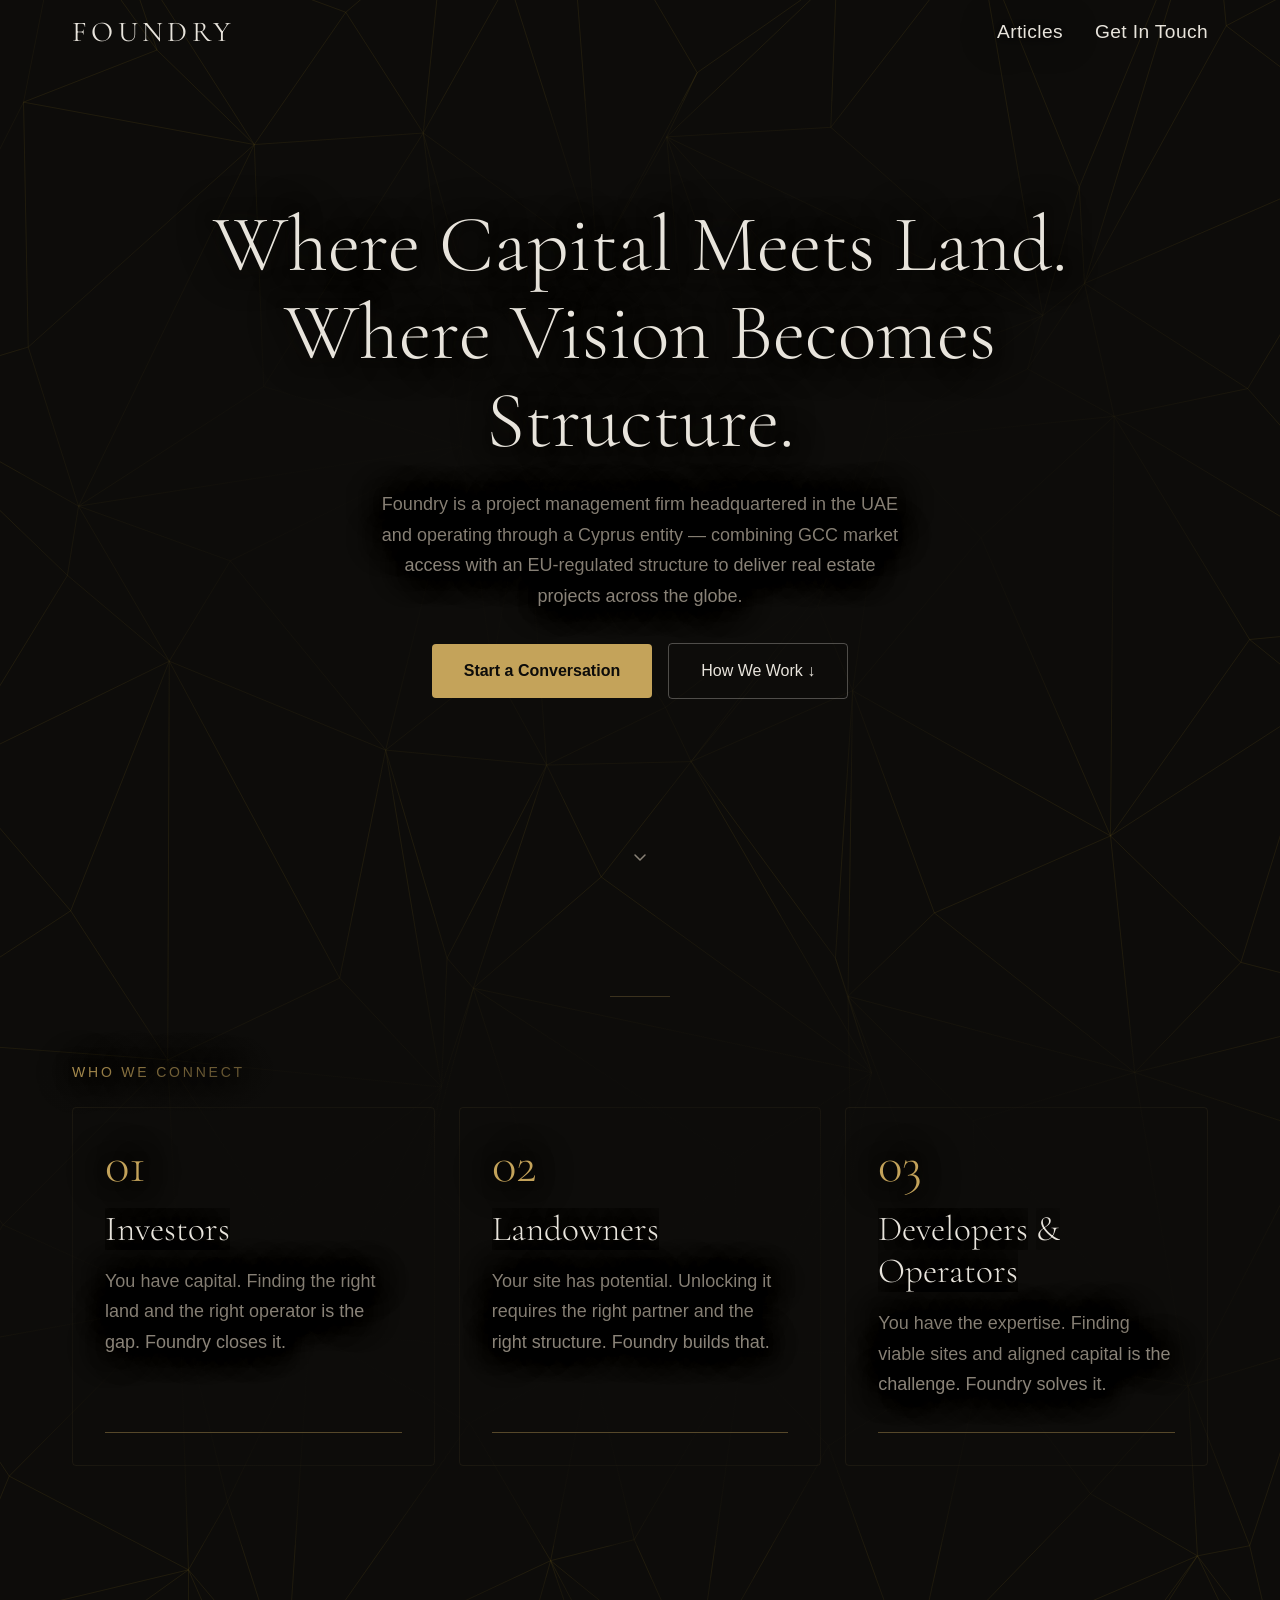
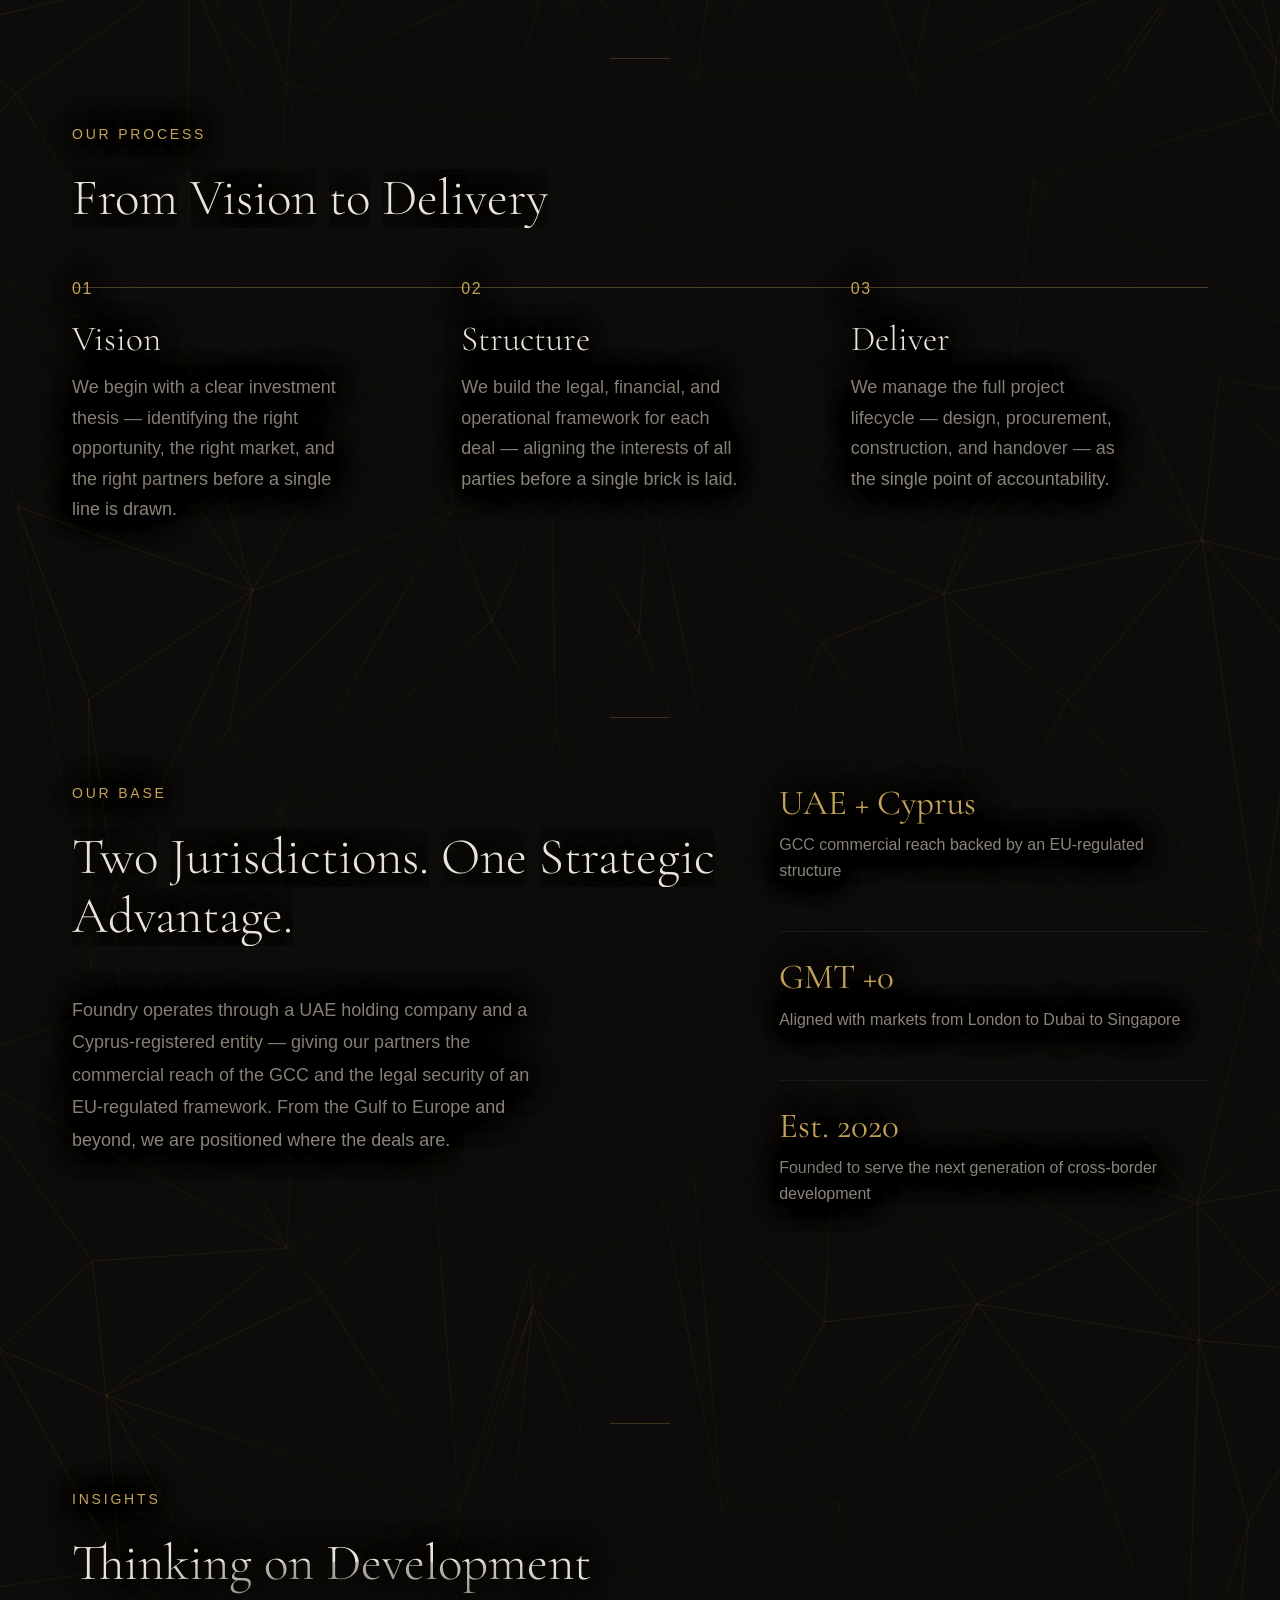
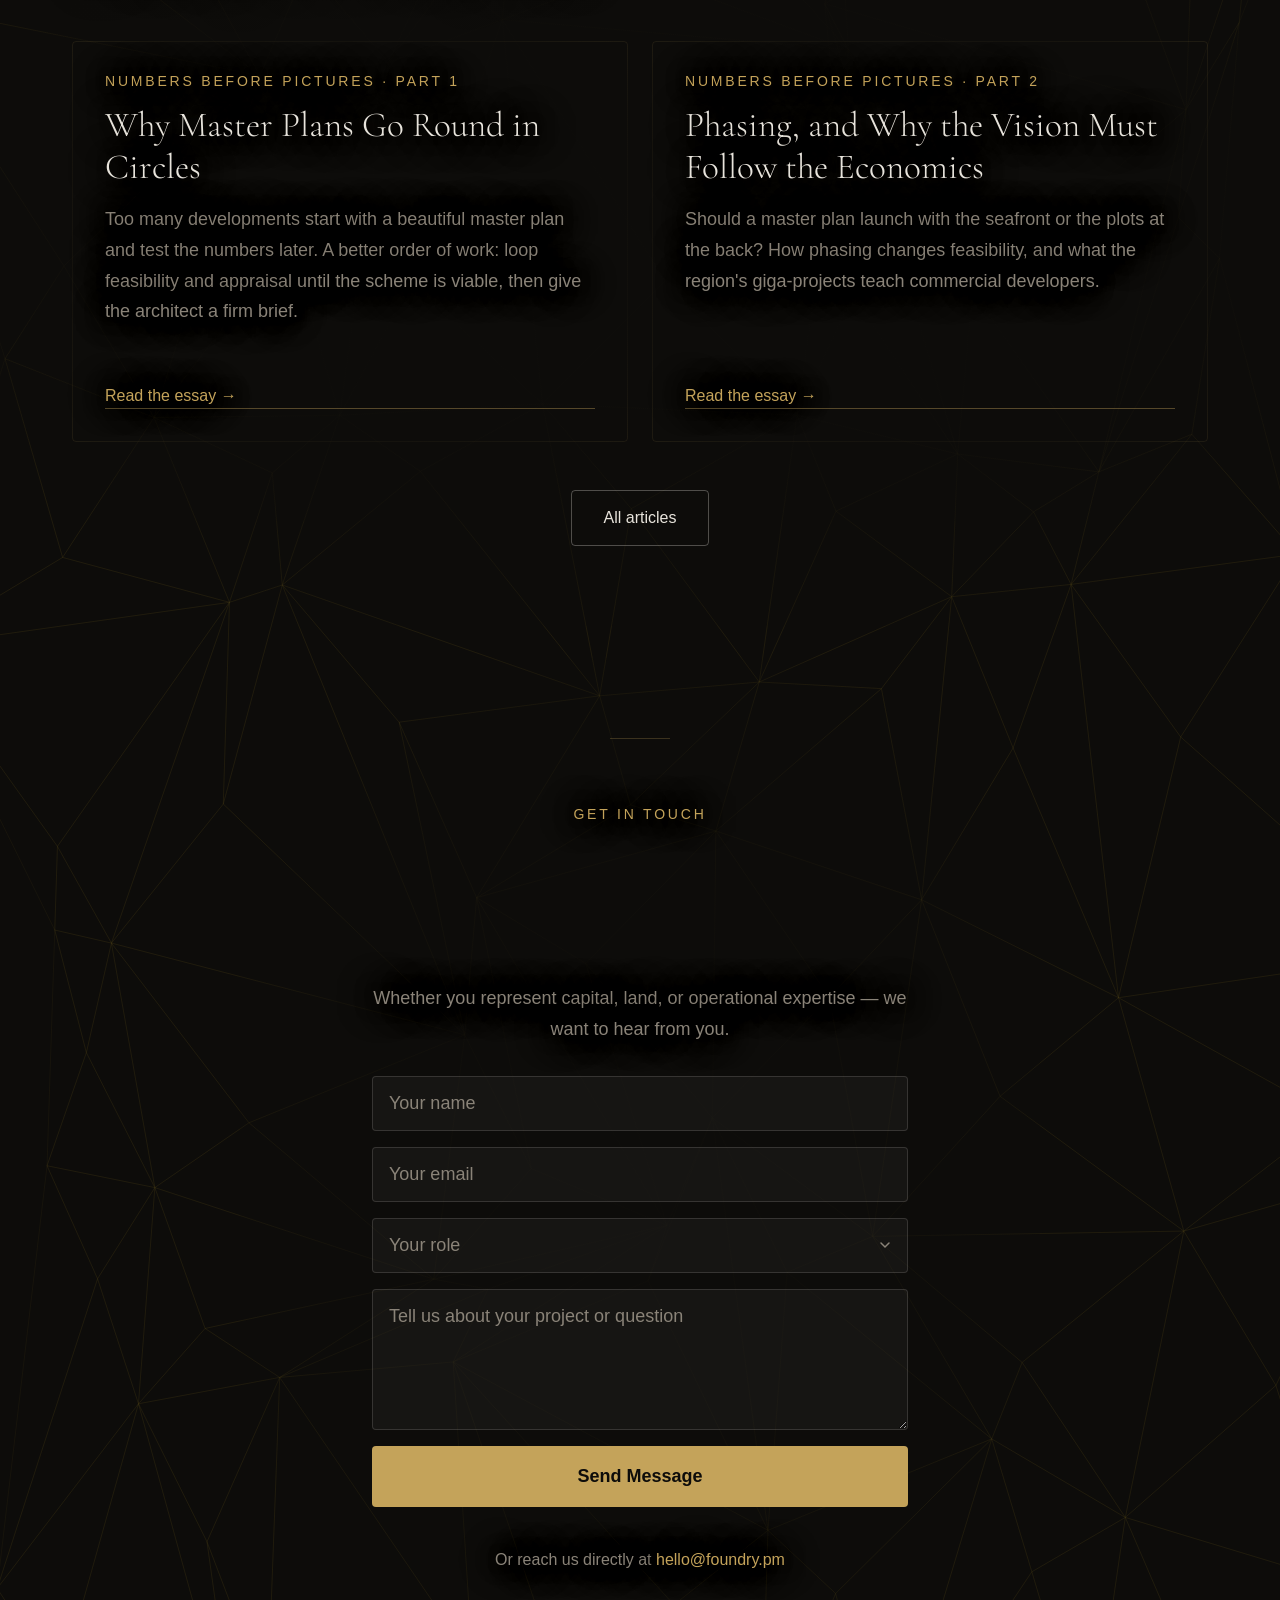
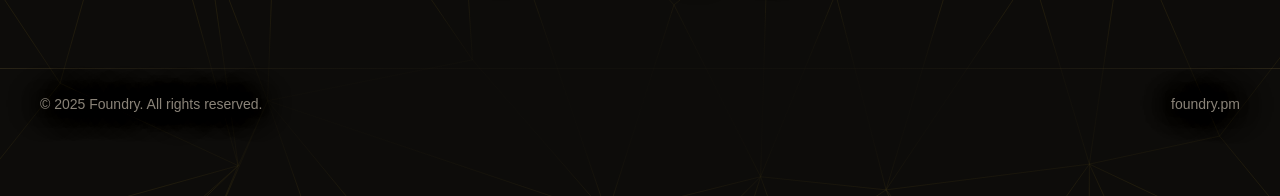
==== commit 699ffdff: "Link the Articles section from the home page" ====
--- a/index.html
+++ b/index.html
@@ -16,9 +16,11 @@
     <link href="https://api.fontshare.com/v2/css?f[]=satoshi@300,400,500,700&display=swap" rel="stylesheet" />
     <script type="module" crossorigin src="./assets/index-mdH8-GJa.js"></script>
     <link rel="stylesheet" crossorigin href="./assets/index-D7hxxsSs.css">
+    <link rel="stylesheet" href="./articles/site-extras.css">
   </head>
   <body>
     <canvas id="page-bg" aria-hidden="true"></canvas>
     <div id="root"></div>
+    <script src="./articles/home.js" defer></script>
   </body>
 </html>
--- a/articles/site-extras.css
+++ b/articles/site-extras.css
@@ -0,0 +1,264 @@
+/* Foundry articles: extra styles.
+   Uses the colour, font and spacing tokens defined in the main site
+   stylesheet (assets/index-*.css), so everything stays consistent. */
+
+/* ---------- Navigation additions (home page and article pages) ---------- */
+.nav-links {
+  display: flex;
+  align-items: center;
+  gap: var(--space-8);
+}
+.nav-articles-link {
+  margin-left: auto;
+  margin-right: var(--space-8);
+  text-decoration: none;
+}
+a.nav-cta { text-decoration: none; }
+.nav-wordmark a,
+a.nav-wordmark { color: inherit; text-decoration: none; }
+
+/* ---------- Home page: Insights section ---------- */
+.insights-card {
+  text-decoration: none;
+  color: inherit;
+}
+.insights-card .card-num {
+  font-family: var(--font-body);
+  font-size: var(--text-xs);
+  letter-spacing: .2em;
+  text-transform: uppercase;
+}
+.insights-read {
+  font-family: var(--font-body);
+  font-size: var(--text-sm);
+  color: var(--color-accent);
+  margin-top: var(--space-6);
+  display: inline-block;
+}
+.insights-more {
+  margin-top: var(--space-12);
+  text-align: center;
+}
+.insights-more a { text-decoration: none; display: inline-block; }
+.insights-grid { grid-template-columns: repeat(2, 1fr); }
+
+/* ---------- Articles list page ---------- */
+.articles-hero {
+  padding-top: calc(64px + var(--space-24));
+  padding-bottom: var(--space-12);
+}
+.articles-intro {
+  font-family: var(--font-body);
+  font-size: var(--text-base);
+  color: var(--color-text-muted);
+  max-width: 560px;
+  line-height: 1.7;
+}
+.articles-list {
+  display: grid;
+  gap: var(--space-6);
+  grid-template-columns: repeat(2, 1fr);
+}
+
+/* ---------- Article page ---------- */
+.article-wrap {
+  position: relative;
+  z-index: 1;
+  padding-top: calc(64px + var(--space-16));
+  padding-bottom: var(--space-24);
+}
+.article-container {
+  max-width: 780px;
+  margin: 0 auto;
+  padding: var(--space-12) var(--space-12) var(--space-16);
+  background: rgba(13, 12, 10, 0.86);
+  border: 1px solid #c4a35a1f;
+  border-radius: var(--radius);
+}
+.article-back {
+  font-family: var(--font-body);
+  font-size: var(--text-sm);
+  color: var(--color-text-muted);
+  text-decoration: none;
+  display: inline-block;
+  margin-bottom: var(--space-8);
+  transition: color var(--transition);
+}
+.article-back:hover { color: var(--color-accent); }
+.article-kicker {
+  font-family: var(--font-body);
+  font-size: var(--text-xs);
+  letter-spacing: .2em;
+  color: var(--color-accent);
+  text-transform: uppercase;
+  margin-bottom: var(--space-4);
+}
+.article-title {
+  font-family: var(--font-display);
+  font-size: var(--text-2xl);
+  font-weight: 300;
+  line-height: 1.1;
+  color: var(--color-text);
+  margin-bottom: var(--space-4);
+}
+.article-subtitle {
+  font-family: var(--font-display);
+  font-style: italic;
+  font-size: var(--text-lg);
+  font-weight: 300;
+  line-height: 1.35;
+  color: var(--color-text-muted);
+  margin-bottom: var(--space-6);
+}
+.article-meta {
+  font-family: var(--font-body);
+  font-size: var(--text-xs);
+  color: var(--color-text-muted);
+  letter-spacing: .05em;
+  padding-bottom: var(--space-8);
+  margin-bottom: var(--space-8);
+  border-bottom: 1px solid #c4a35a33;
+}
+.article-body {
+  font-family: var(--font-body);
+  font-size: var(--text-base);
+  line-height: 1.8;
+  color: #d9d4ca;
+}
+.article-body p { margin-bottom: var(--space-4); }
+.article-body h2 {
+  font-family: var(--font-display);
+  font-size: var(--text-xl);
+  font-weight: 300;
+  line-height: 1.2;
+  color: var(--color-text);
+  margin: var(--space-12) 0 var(--space-4);
+}
+.article-body h2::before {
+  content: "";
+  display: block;
+  width: 60px;
+  height: 1px;
+  background: #c4a35a66;
+  margin-bottom: var(--space-6);
+}
+.article-body h3 {
+  font-family: var(--font-body);
+  font-size: var(--text-base);
+  font-weight: 500;
+  color: var(--color-accent);
+  letter-spacing: .02em;
+  margin: var(--space-8) 0 var(--space-3);
+}
+.article-body strong { color: var(--color-text); font-weight: 500; }
+.article-body a {
+  color: var(--color-accent);
+  text-decoration: none;
+  border-bottom: 1px solid #c4a35a55;
+  transition: color var(--transition), border-color var(--transition);
+}
+.article-body a:hover { color: var(--color-accent-hover); border-color: var(--color-accent-hover); }
+.article-body ul,
+.article-body ol { margin: 0 0 var(--space-4) var(--space-6); }
+.article-body ul { list-style: disc; }
+.article-body ol { list-style: decimal; }
+.article-body ul.article-refs { list-style: none; margin-left: 0; }
+.article-body ul.article-refs li { padding-left: 0; }
+.article-body li { margin-bottom: var(--space-2); padding-left: var(--space-2); }
+.article-body li::marker { color: var(--color-accent); }
+.article-body blockquote {
+  font-family: var(--font-display);
+  font-style: italic;
+  font-size: var(--text-lg);
+  line-height: 1.45;
+  color: var(--color-text);
+  border-left: 1px solid var(--color-accent);
+  padding: var(--space-2) 0 var(--space-2) var(--space-6);
+  margin: var(--space-6) 0;
+}
+.article-lead {
+  font-size: var(--text-lg);
+  line-height: 1.6;
+  color: var(--color-text);
+}
+.article-pull {
+  font-family: var(--font-display);
+  font-size: var(--text-xl);
+  font-weight: 300;
+  line-height: 1.3;
+  color: var(--color-accent);
+  text-align: center;
+  margin: var(--space-12) 0;
+}
+
+/* Figures */
+.article-figure {
+  margin: var(--space-8) 0;
+  padding: var(--space-4);
+  border: 1px solid #c4a35a1f;
+  border-radius: var(--radius);
+  background: rgba(22, 20, 18, 0.9);
+}
+.article-figure svg { width: 100%; height: auto; display: block; }
+.article-figure figcaption {
+  font-family: var(--font-body);
+  font-size: var(--text-xs);
+  color: var(--color-text-muted);
+  margin-top: var(--space-4);
+  letter-spacing: .03em;
+}
+
+/* Tables */
+.table-scroll { overflow-x: auto; margin: var(--space-6) 0; }
+.article-body table {
+  width: 100%;
+  border-collapse: collapse;
+  font-size: var(--text-sm);
+  line-height: 1.5;
+}
+.article-body th {
+  font-weight: 500;
+  color: var(--color-accent);
+  text-align: left;
+  padding: var(--space-3) var(--space-4);
+  border-bottom: 1px solid #c4a35a55;
+}
+.article-body td {
+  padding: var(--space-3) var(--space-4);
+  border-bottom: 1px solid #ffffff14;
+  vertical-align: top;
+}
+
+/* Part navigation and references */
+.article-series {
+  margin-top: var(--space-12);
+  padding: var(--space-6);
+  border: 1px solid #c4a35a33;
+  border-radius: var(--radius);
+}
+.article-series p { margin: 0; }
+.article-series .series-label {
+  font-size: var(--text-xs);
+  letter-spacing: .2em;
+  text-transform: uppercase;
+  color: var(--color-accent);
+  margin-bottom: var(--space-2);
+}
+.article-refs {
+  font-size: var(--text-sm);
+  color: var(--color-text-muted);
+}
+.article-refs li { margin-bottom: var(--space-3); }
+.article-cta {
+  margin-top: var(--space-12);
+  text-align: center;
+}
+.article-cta a.btn-primary { text-decoration: none; display: inline-block; }
+
+@media (max-width: 768px) {
+  .nav-articles-link { margin-right: var(--space-6); }
+  .insights-grid,
+  .articles-list { grid-template-columns: 1fr; }
+  .article-container { padding: var(--space-8) var(--space-6) var(--space-12); border-left: 0; border-right: 0; border-radius: 0; }
+  .article-wrap { padding-top: calc(64px + var(--space-8)); }
+}
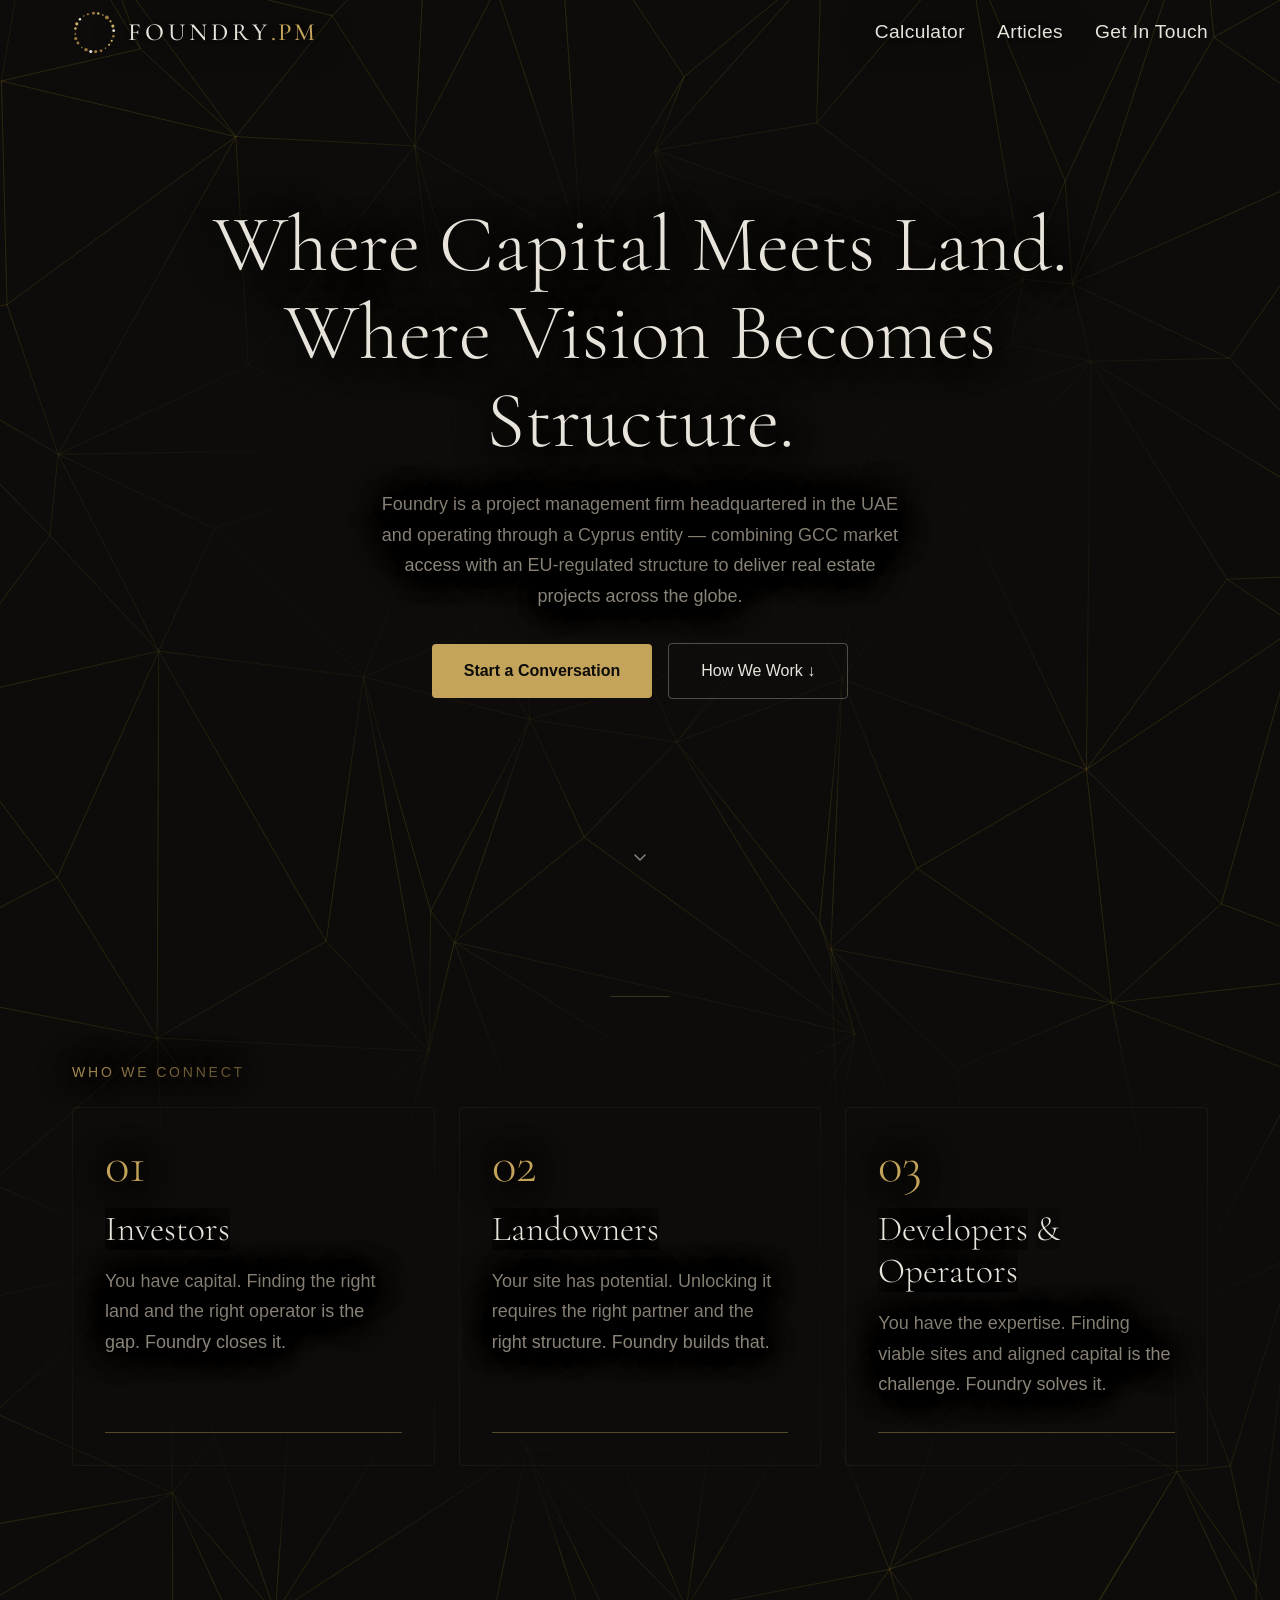
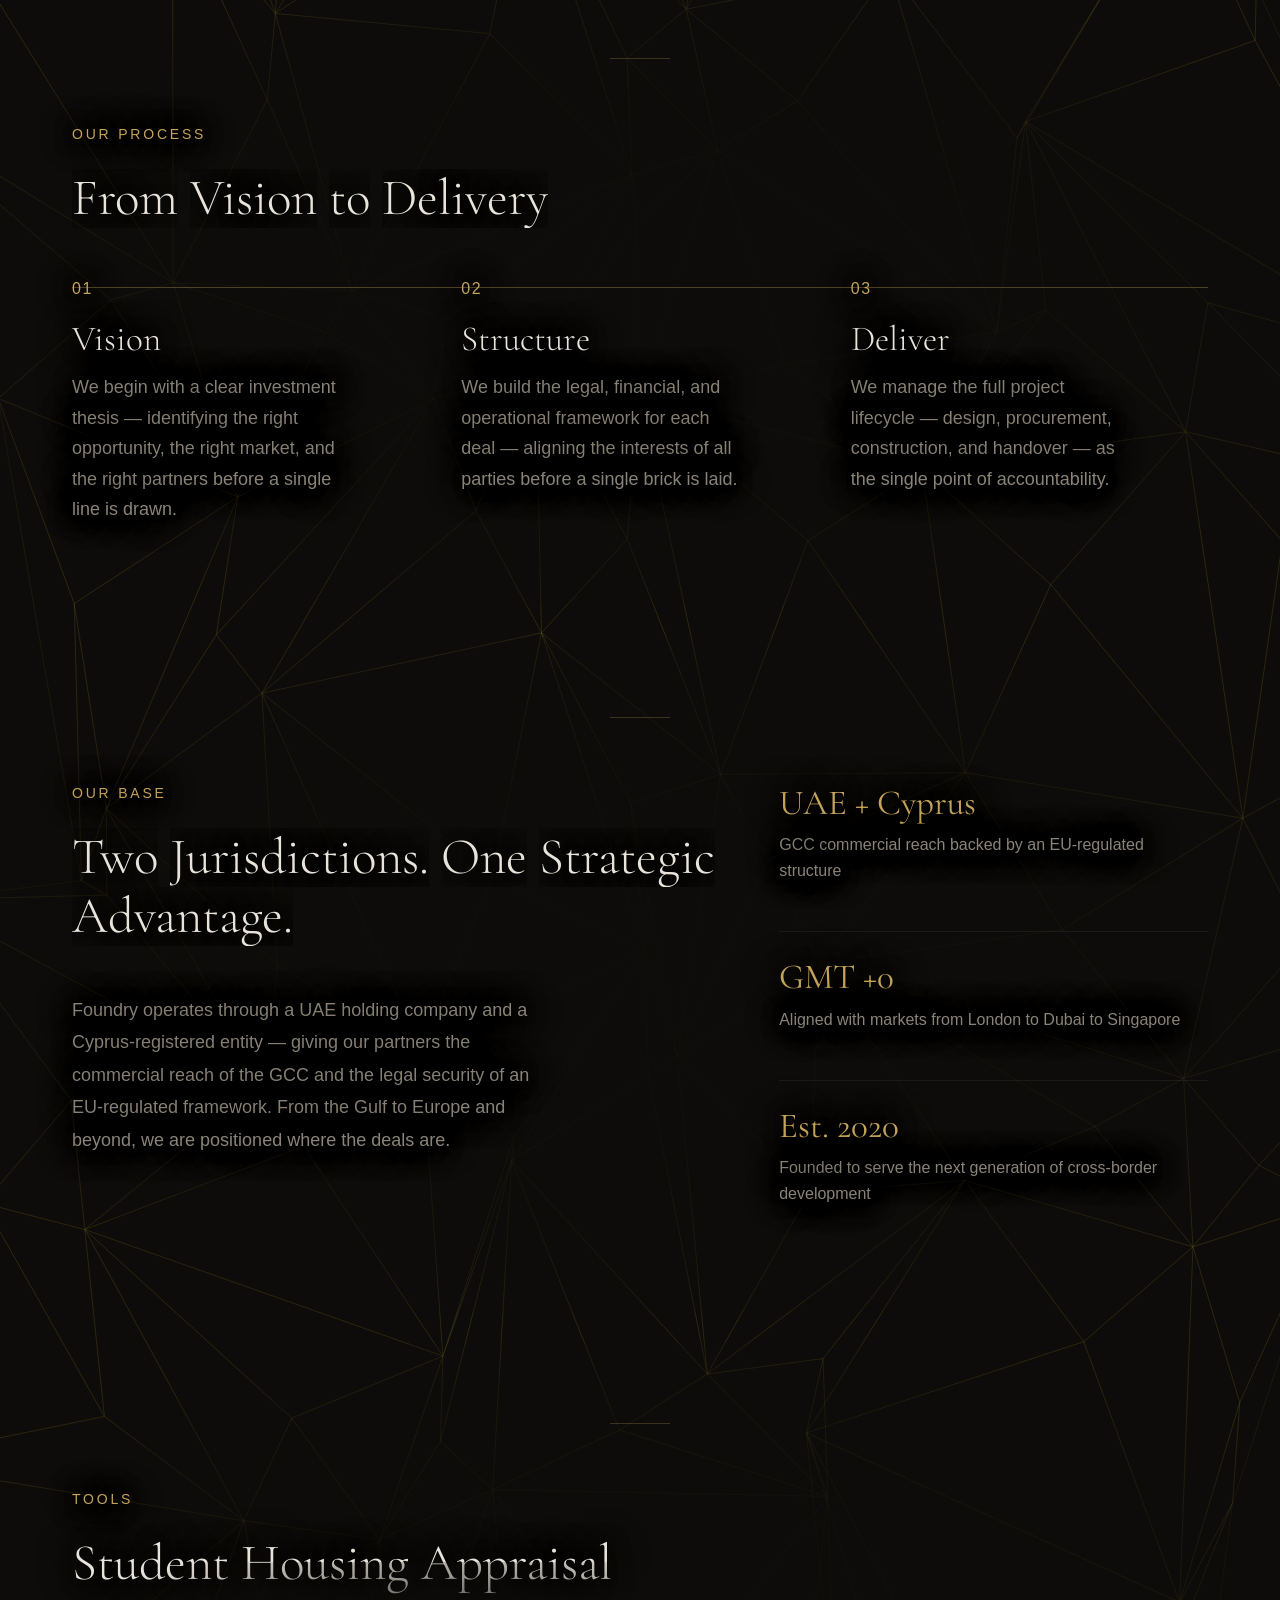
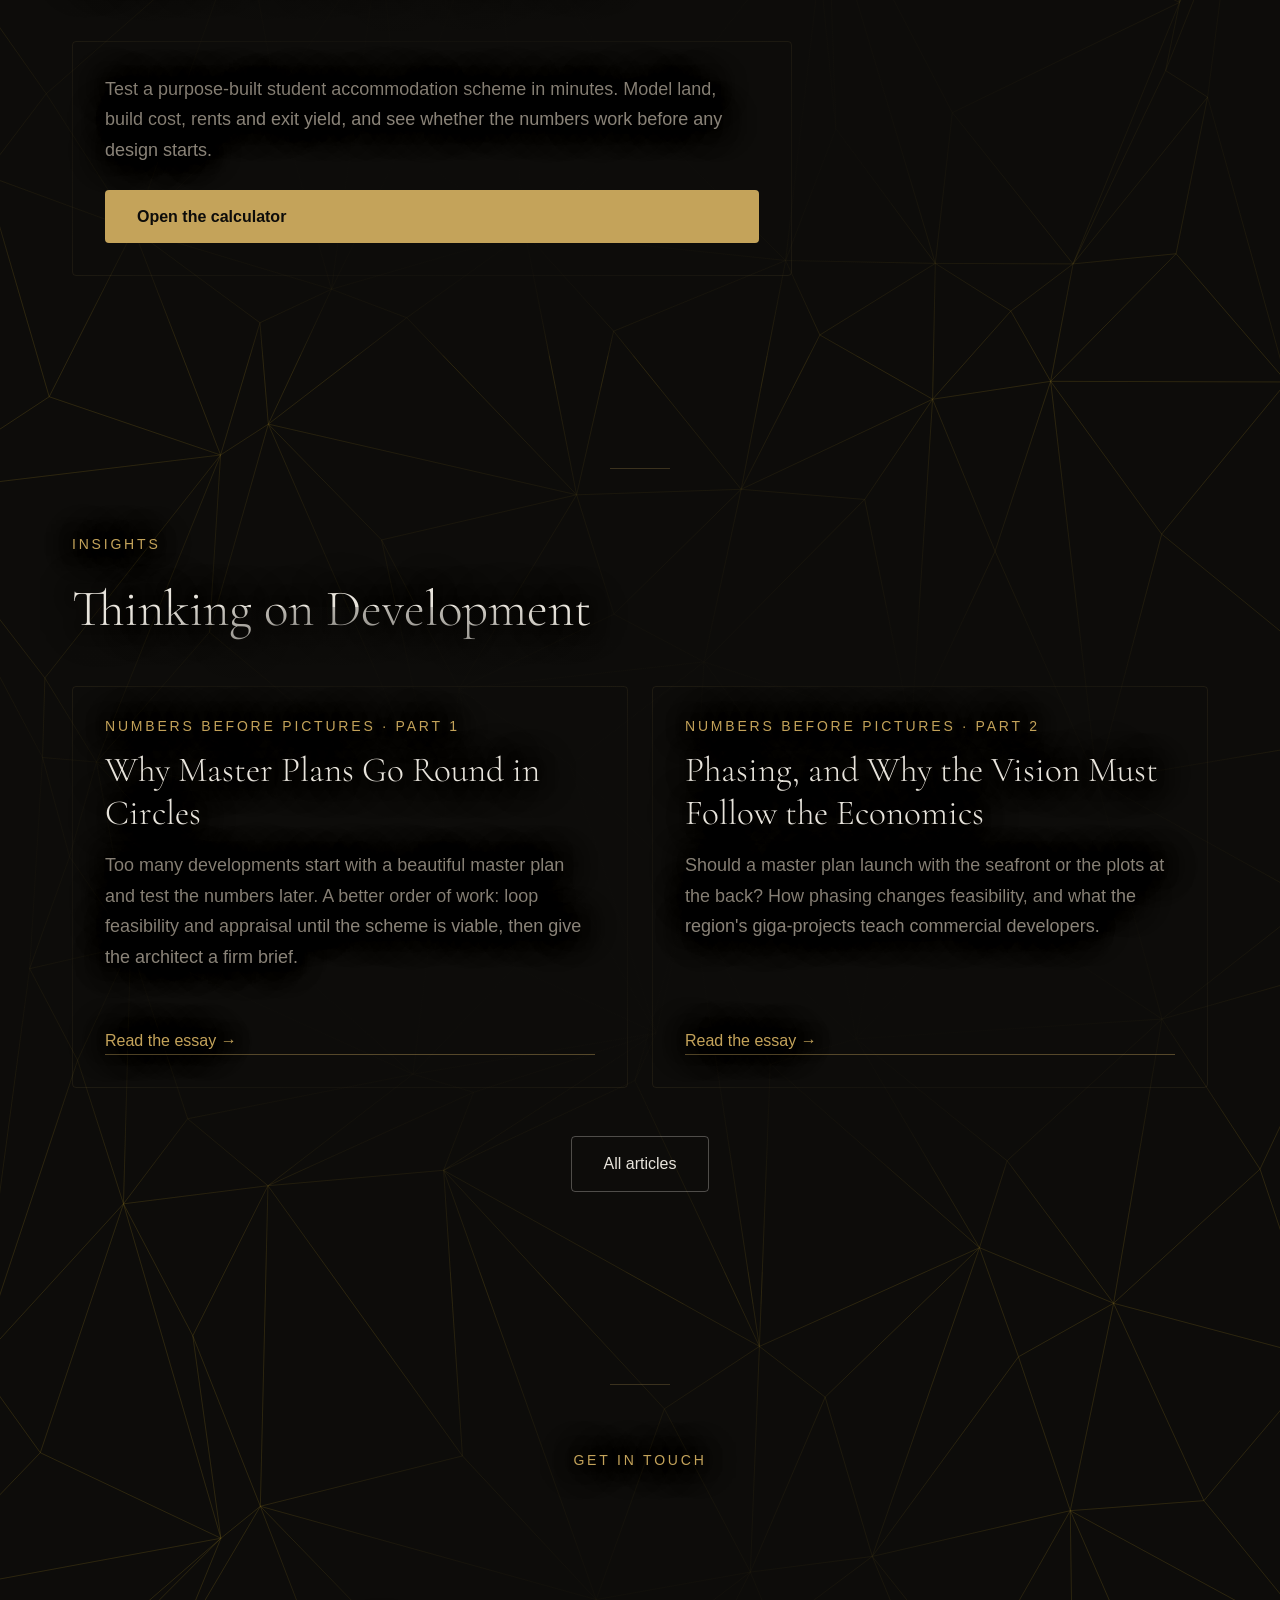
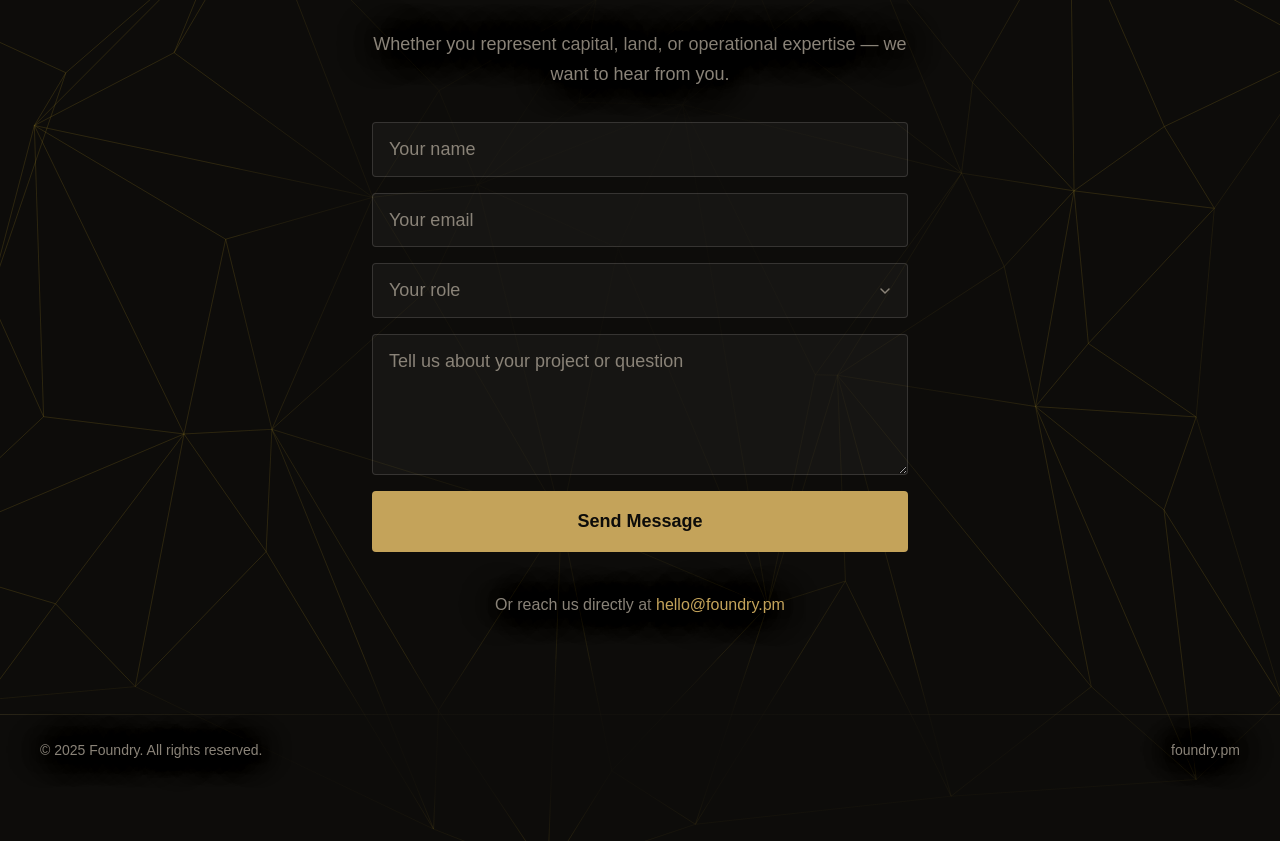
==== commit 3d0e322e: "Update meta description for project scope" ====
--- a/index.html
+++ b/index.html
@@ -4,9 +4,9 @@
     <meta charset="UTF-8" />
     <meta name="viewport" content="width=device-width, initial-scale=1.0, maximum-scale=1" />
     <title>Foundry — Project Management</title>
-    <meta name="description" content="Foundry connects investors, landowners, and developers to originate and deliver real estate projects worldwide. Based in Cyprus." />
+    <meta name="description" content="Foundry connects investors, landowners, and developers to originate and deliver real estate projects worldwide. Working across the UAE and Cyprus." />
     <meta property="og:title" content="Foundry — Project Management" />
-    <meta property="og:description" content="Foundry connects investors, landowners, and developers to originate and deliver real estate projects worldwide. Based in Cyprus." />
+    <meta property="og:description" content="Foundry connects investors, landowners, and developers to originate and deliver real estate projects worldwide. Working across the UAE and Cyprus." />
     <meta property="og:type" content="website" />
     <meta property="og:url" content="https://foundry.pm" />
     <link rel="icon" type="image/svg+xml" href="data:image/svg+xml,%3Csvg xmlns='http://www.w3.org/2000/svg' viewBox='0 0 32 32'%3E%3Crect width='32' height='32' rx='4' fill='%230D0C0A'/%3E%3Ctext x='7' y='23' font-family='Georgia,serif' font-size='20' font-weight='700' fill='%23C4A35A'%3EF%3C/text%3E%3C/svg%3E" />
--- a/articles/site-extras.css
+++ b/articles/site-extras.css
@@ -262,3 +262,65 @@
   .article-container { padding: var(--space-8) var(--space-6) var(--space-12); border-left: 0; border-right: 0; border-radius: 0; }
   .article-wrap { padding-top: calc(64px + var(--space-8)); }
 }
+
+/* Buttons inside articles keep their own colours (dark text on gold). */
+.article-body a.btn-primary,
+.article-body a.btn-primary:hover {
+  color: #0d0c0a;
+  border-bottom: none;
+}
+
+/* Background mesh: a little stronger than the original 0.36 so the
+   pattern reads more clearly. Applies to the home page and articles. */
+canvas#page-bg { opacity: .6 !important; }
+
+/* ---------- Foundry logo in the top bar ---------- */
+.nav-logo {
+  display: inline-flex;
+  align-items: center;
+  gap: .7rem;
+  text-decoration: none;
+  line-height: 1;
+}
+.nav-logo-mark {
+  width: clamp(38px, 32px + 1vw, 48px);
+  height: auto;
+  flex: none;
+  transition: transform .6s ease;
+}
+.nav-logo:hover .nav-logo-mark { transform: rotate(20deg); }
+.nav-logo-text {
+  font-family: var(--font-display);
+  font-weight: 500;
+  font-size: clamp(1.2rem, 1.05rem + .7vw, 1.55rem);
+  letter-spacing: .16em;
+  color: #E8E4DC;
+}
+.nav-logo-pm { color: #C4A35A; letter-spacing: .08em; }
+/* Home page: the logo replaces the original text wordmark. */
+.has-logo > .nav-wordmark { display: none; }
+@media (max-width: 600px) {
+  .nav-logo { gap: .5rem; }
+  .nav-logo-mark { width: 30px; }
+  .nav-logo-text { font-size: 1.05rem; letter-spacing: .12em; }
+  .nav-logo-pm { display: none; }
+  .nav-links { gap: var(--space-4); }
+  .nav-articles-link { margin-right: var(--space-4); }
+  .nav-container .nav-cta { white-space: nowrap; }
+}
+
+/* ---------- Student housing calculator link ---------- */
+.nav-calc-link { margin-right: var(--space-8); text-decoration: none; }
+.nav-links .nav-calc-link { margin-right: 0; }
+.tool-card { max-width: 720px; }
+.tool-card .card-body { margin-bottom: var(--space-6); }
+a.tool-btn { text-decoration: none; display: inline-block; }
+@media (max-width: 600px) {
+  /* On phones the top bar has no room; the home page card links to it instead. */
+  .nav-calc-link { display: none; }
+}
+.nav-container > .nav-calc-link { margin-left: auto; }
+.nav-calc-link + .nav-articles-link { margin-left: 0; }
+@media (max-width: 600px) {
+  .nav-calc-link + .nav-articles-link { margin-left: auto; }
+}
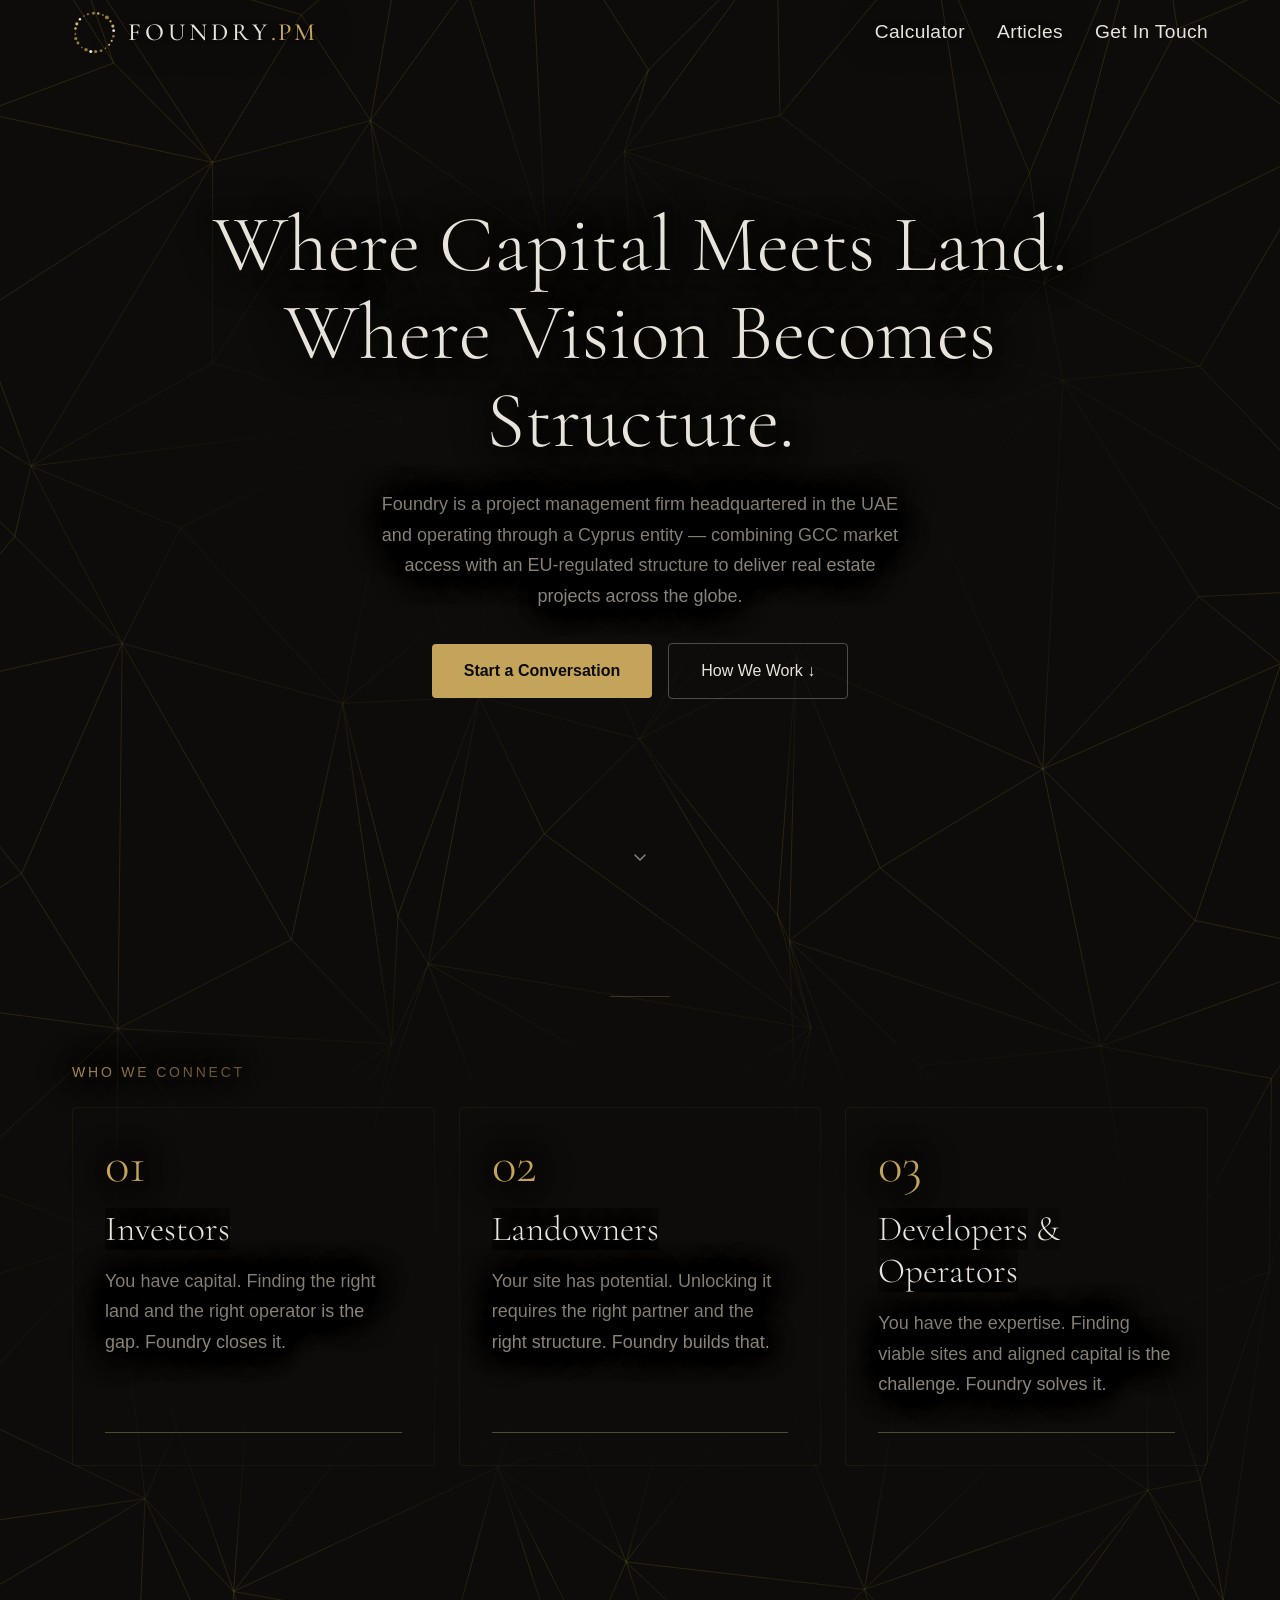
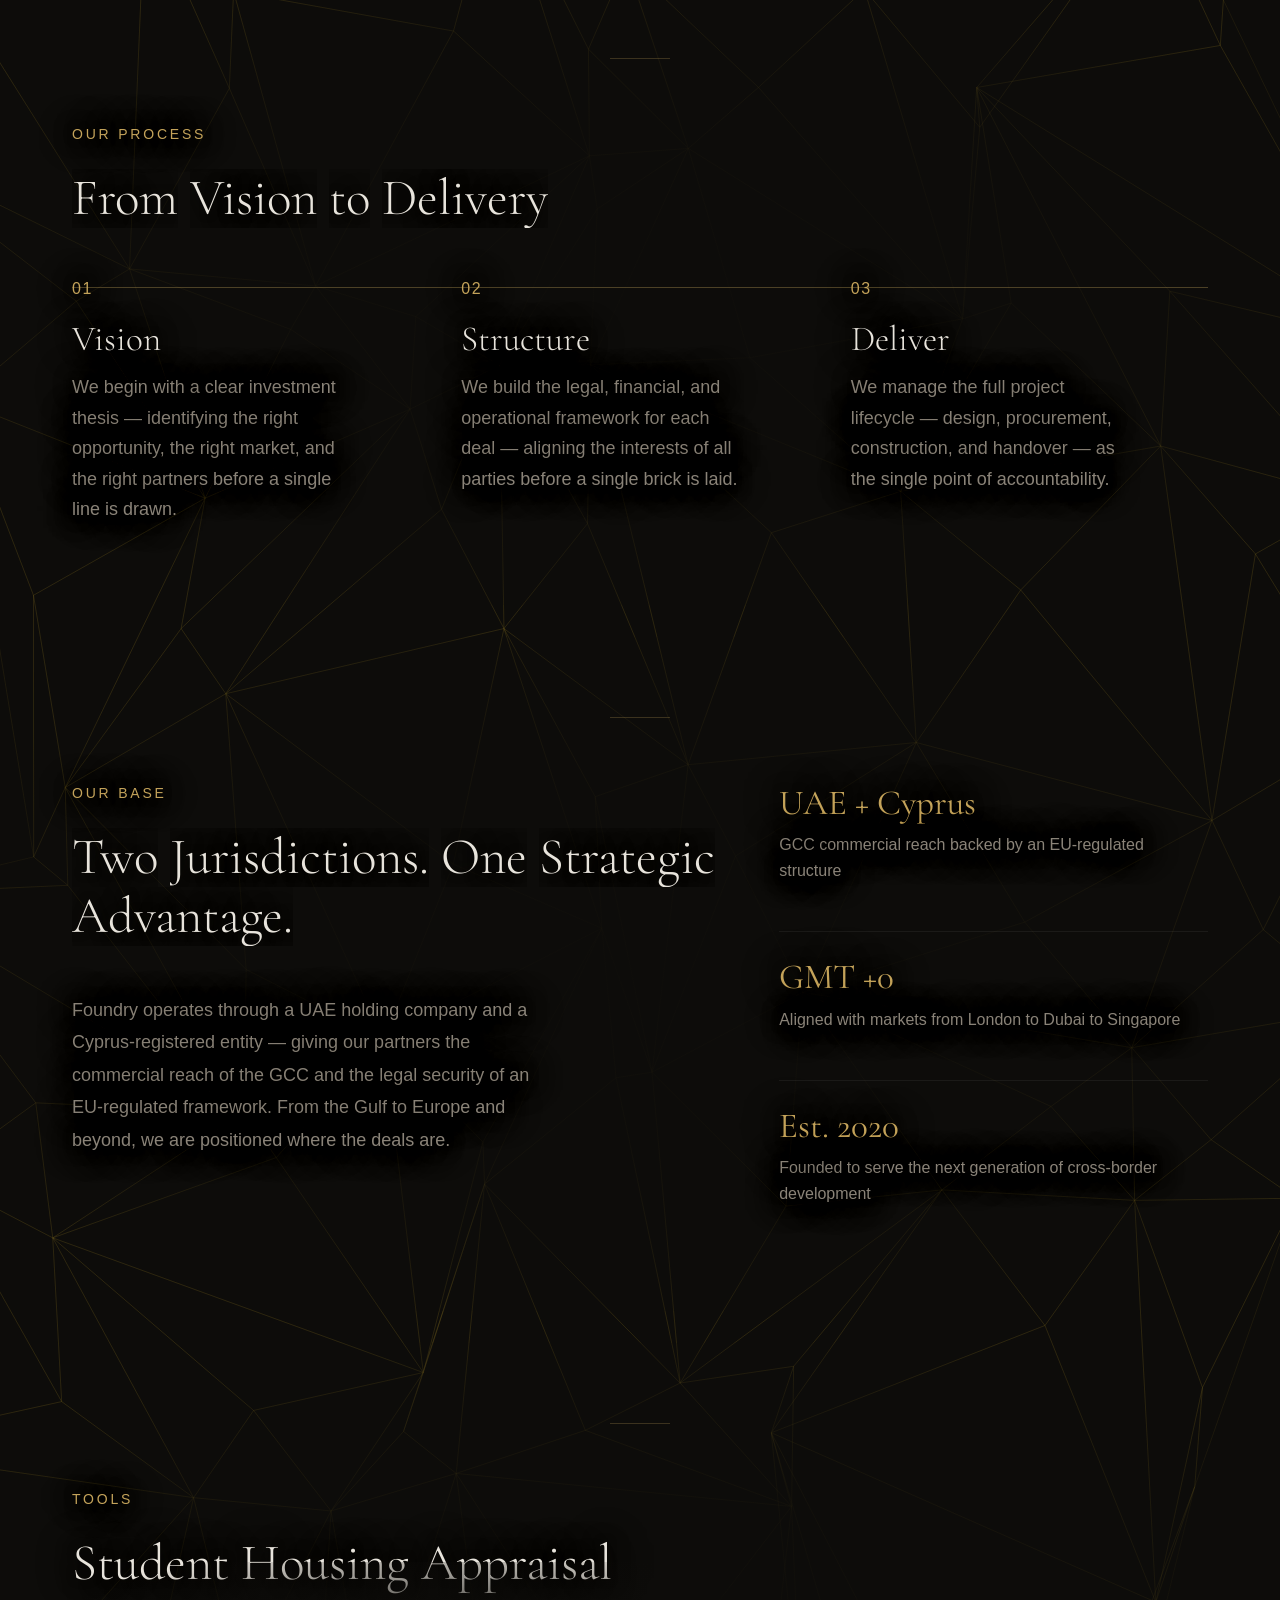
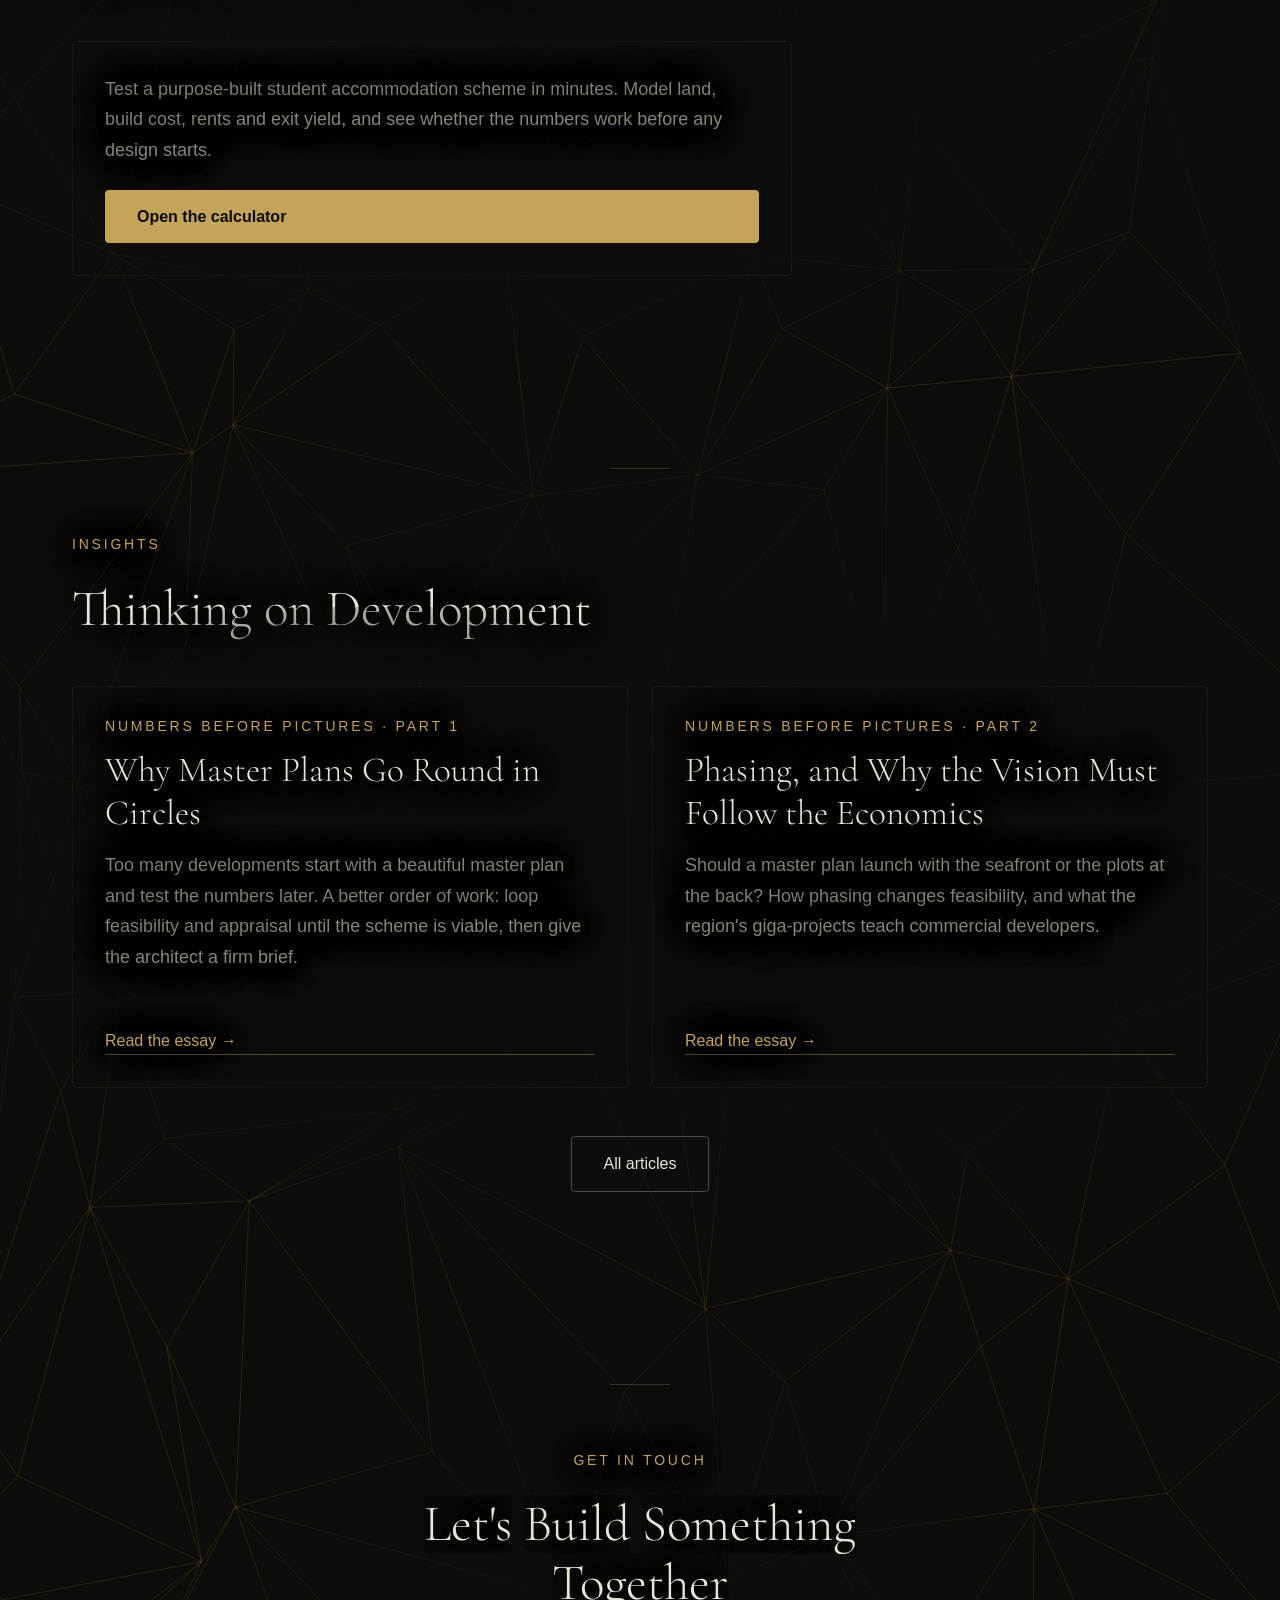
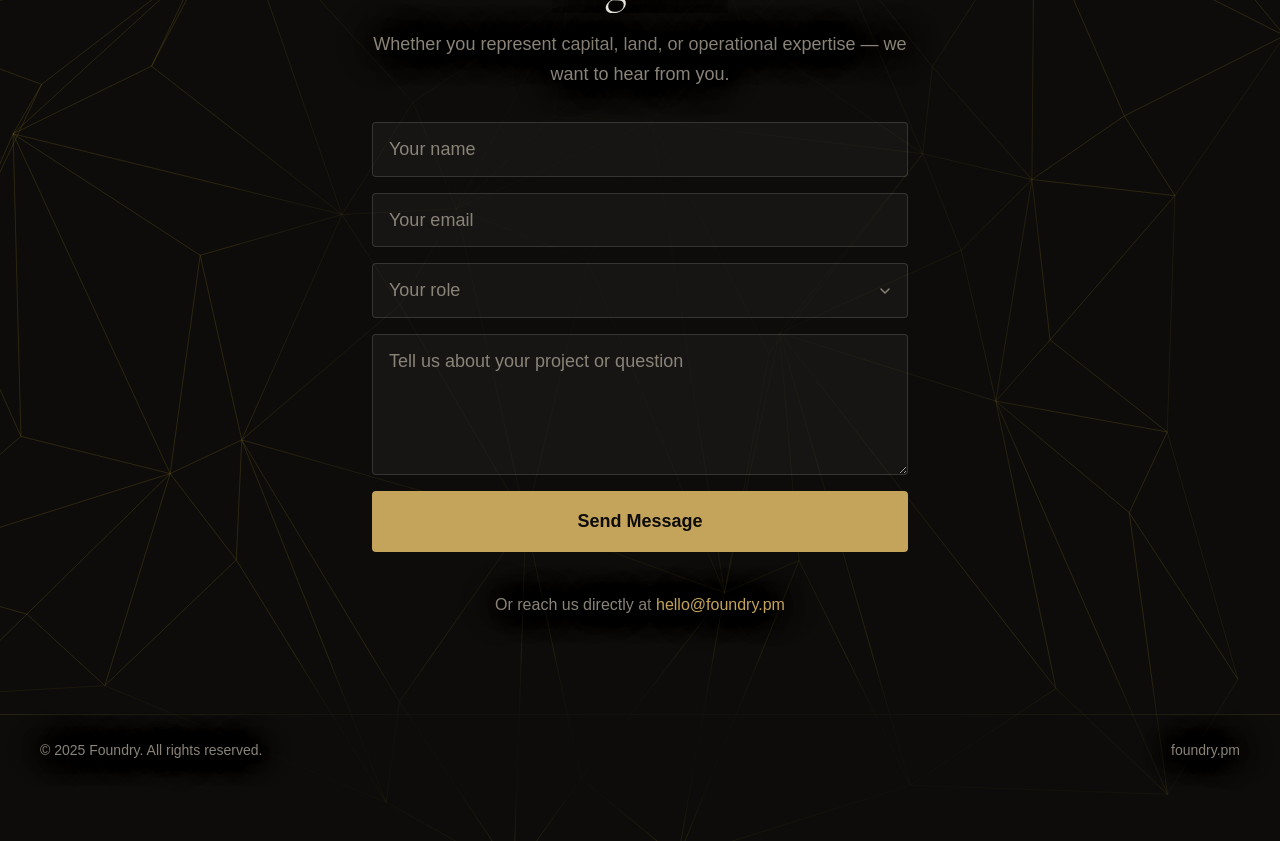
==== commit 932cd8f0: "Refactor index.html for improved structure and semantics Updated HTML structure and attributes for b" ====
--- a/index.html
+++ b/index.html
@@ -1,26 +1,24 @@
 <!DOCTYPE html>
-<html lang="en">
-  <head>
-    <meta charset="UTF-8" />
-    <meta name="viewport" content="width=device-width, initial-scale=1.0, maximum-scale=1" />
-    <title>Foundry — Project Management</title>
-    <meta name="description" content="Foundry connects investors, landowners, and developers to originate and deliver real estate projects worldwide. Working across the UAE and Cyprus." />
-    <meta property="og:title" content="Foundry — Project Management" />
-    <meta property="og:description" content="Foundry connects investors, landowners, and developers to originate and deliver real estate projects worldwide. Working across the UAE and Cyprus." />
-    <meta property="og:type" content="website" />
-    <meta property="og:url" content="https://foundry.pm" />
-    <link rel="icon" type="image/svg+xml" href="data:image/svg+xml,%3Csvg xmlns='http://www.w3.org/2000/svg' viewBox='0 0 32 32'%3E%3Crect width='32' height='32' rx='4' fill='%230D0C0A'/%3E%3Ctext x='7' y='23' font-family='Georgia,serif' font-size='20' font-weight='700' fill='%23C4A35A'%3EF%3C/text%3E%3C/svg%3E" />
-    <link rel="preconnect" href="https://fonts.googleapis.com" />
-    <link rel="preconnect" href="https://fonts.gstatic.com" crossorigin />
-    <link href="https://fonts.googleapis.com/css2?family=Cormorant+Garamond:ital,wght@0,300;0,400;0,500;1,300;1,400&display=swap" rel="stylesheet" />
-    <link href="https://api.fontshare.com/v2/css?f[]=satoshi@300,400,500,700&display=swap" rel="stylesheet" />
-    <script type="module" crossorigin src="./assets/index-mdH8-GJa.js"></script>
-    <link rel="stylesheet" crossorigin href="./assets/index-D7hxxsSs.css">
-    <link rel="stylesheet" href="./articles/site-extras.css">
-  </head>
-  <body>
-    <canvas id="page-bg" aria-hidden="true"></canvas>
-    <div id="root"></div>
-    <script src="./articles/home.js" defer></script>
-  </body>
-</html>
+<html lang="en"><head>
+<meta charset="utf-8"/>
+<meta content="width=device-width, initial-scale=1.0, maximum-scale=1" name="viewport"/>
+<title>Foundry — Project Management</title>
+<meta content="Foundry connects investors, landowners, and developers to originate and deliver real estate projects worldwide. Working across the UAE and Cyprus." name="description"/>
+<meta content="Foundry — Project Management" property="og:title"/>
+<meta content="Foundry connects investors, landowners, and developers to originate and deliver real estate projects worldwide. Working across the UAE and Cyprus." property="og:description"/>
+<meta content="website" property="og:type"/>
+<meta content="https://foundry.pm" property="og:url"/>
+<link href="data:image/svg+xml,%3Csvg xmlns='http://www.w3.org/2000/svg' viewBox='0 0 32 32'%3E%3Crect width='32' height='32' rx='4' fill='%230D0C0A'/%3E%3Ctext x='7' y='23' font-family='Georgia,serif' font-size='20' font-weight='700' fill='%23C4A35A'%3EF%3C/text%3E%3C/svg%3E" rel="icon" type="image/svg+xml"/>
+<link href="https://fonts.googleapis.com" rel="preconnect"/>
+<link crossorigin="" href="https://fonts.gstatic.com" rel="preconnect"/>
+<link href="https://fonts.googleapis.com/css2?family=Cormorant+Garamond:ital,wght@0,300;0,400;0,500;1,300;1,400&amp;display=swap" rel="stylesheet"/>
+<link href="https://api.fontshare.com/v2/css?f[]=satoshi@300,400,500,700&amp;display=swap" rel="stylesheet"/>
+<script crossorigin="" src="./assets/index-mdH8-GJa.js" type="module"></script>
+<link crossorigin="" href="./assets/index-D7hxxsSs.css" rel="stylesheet"/>
+<link href="./articles/site-extras.css" rel="stylesheet"/>
+</head>
+<body>
+<canvas aria-hidden="true" height="5461" id="page-bg" style="width: 1333px; height: 5461px;" width="1333"></canvas>
+<div id="root"><nav class="foundry-nav" style="background: rgba(13, 12, 10, 0.92); backdrop-filter: blur(12px);"><div class="nav-container"><span class="nav-wordmark">FOUNDRY</span><button class="nav-cta">Get In Touch</button></div></nav><section class="hero-section"><div class="hero-content content-halo"><h1 class="hero-headline">Where Capital Meets Land.<br/>Where Vision Becomes Structure.</h1><p class="hero-sub">Foundry is a project management firm headquartered in the UAE and operating through a Cyprus entity — combining GCC market access with an EU-regulated structure to deliver real estate projects across the globe.</p><div class="hero-ctas"><button class="btn-primary">Start a Conversation</button><button class="btn-secondary">How We Work ↓</button></div></div><div aria-hidden="true" class="scroll-indicator"><svg fill="none" height="20" viewbox="0 0 20 20" width="20"><path d="M5 7L10 12L15 7" stroke="currentColor" stroke-linecap="round" stroke-linejoin="round" stroke-width="1.5"></path></svg></div></section><section class="section"><div class="section-container content-halo"><span aria-hidden="true" class="section-divider"></span><p class="section-label">WHO WE CONNECT</p><div class="cards-grid"><div class="party-card content-halo"><span class="card-num">01</span><h3 class="card-title"><span class="word-outer"><span class="word-inner" style="transition-delay: 0s; transform: translateY(110%); opacity: 0;">Investors</span></span></h3><p class="card-body">You have capital. Finding the right land and the right operator is the gap. Foundry closes it.</p><div aria-hidden="true" class="card-line"></div></div><div class="party-card content-halo"><span class="card-num">02</span><h3 class="card-title"><span class="word-outer"><span class="word-inner" style="transition-delay: 0s; transform: translateY(110%); opacity: 0;">Landowners</span></span></h3><p class="card-body">Your site has potential. Unlocking it requires the right partner and the right structure. Foundry builds that.</p><div aria-hidden="true" class="card-line"></div></div><div class="party-card content-halo"><span class="card-num">03</span><h3 class="card-title"><span class="word-outer"><span class="word-inner" style="transition-delay: 0s; transform: translateY(110%); opacity: 0;">Developers</span></span> <span class="word-outer"><span class="word-inner" style="transition-delay: 0.08s; transform: translateY(110%); opacity: 0;">&amp;</span></span> <span class="word-outer"><span class="word-inner" style="transition-delay: 0.16s; transform: translateY(110%); opacity: 0;">Operators</span></span></h3><p class="card-body">You have the expertise. Finding viable sites and aligned capital is the challenge. Foundry solves it.</p><div aria-hidden="true" class="card-line"></div></div></div></div></section><section class="section section-dark" id="how-we-work"><div class="section-container content-halo"><span aria-hidden="true" class="section-divider"></span><p class="section-label">OUR PROCESS</p><h2 class="section-headline"><span class="word-outer"><span class="word-inner" style="transition-delay: 0s; transform: translateY(110%); opacity: 0;">From</span></span> <span class="word-outer"><span class="word-inner" style="transition-delay: 0.08s; transform: translateY(110%); opacity: 0;">Vision</span></span> <span class="word-outer"><span class="word-inner" style="transition-delay: 0.16s; transform: translateY(110%); opacity: 0;">to</span></span> <span class="word-outer"><span class="word-inner" style="transition-delay: 0.24s; transform: translateY(110%); opacity: 0;">Delivery</span></span></h2><div class="process-wrapper"><div class="process-steps"><div class="process-step"><span class="step-num">01</span><h3 class="step-title">Vision</h3><p class="step-desc">We begin with a clear investment thesis — identifying the right opportunity, the right market, and the right partners before a single line is drawn.</p></div><div class="process-step"><div aria-hidden="true" class="process-connector-mobile"></div><span class="step-num">02</span><h3 class="step-title">Structure</h3><p class="step-desc">We build the legal, financial, and operational framework for each deal — aligning the interests of all parties before a single brick is laid.</p></div><div class="process-step"><div aria-hidden="true" class="process-connector-mobile"></div><span class="step-num">03</span><h3 class="step-title">Deliver</h3><p class="step-desc">We manage the full project lifecycle — design, procurement, construction, and handover — as the single point of accountability.</p></div></div></div></div></section><section class="section"><div class="section-container content-halo"><span aria-hidden="true" class="section-divider"></span><div class="cyprus-grid"><div class="cyprus-left"><p class="section-label">OUR BASE</p><h2 class="section-headline"><span class="word-outer"><span class="word-inner" style="transition-delay: 0s; transform: translateY(110%); opacity: 0;">Two</span></span> <span class="word-outer"><span class="word-inner" style="transition-delay: 0.08s; transform: translateY(110%); opacity: 0;">Jurisdictions.</span></span> <span class="word-outer"><span class="word-inner" style="transition-delay: 0.16s; transform: translateY(110%); opacity: 0;">One</span></span> <span class="word-outer"><span class="word-inner" style="transition-delay: 0.24s; transform: translateY(110%); opacity: 0;">Strategic</span></span> <span class="word-outer"><span class="word-inner" style="transition-delay: 0.32s; transform: translateY(110%); opacity: 0;">Advantage.</span></span></h2><p class="cyprus-body">Foundry operates through a UAE holding company and a Cyprus-registered entity — giving our partners the commercial reach of the GCC and the legal security of an EU-regulated framework. From the Gulf to Europe and beyond, we are positioned where the deals are.</p></div><div class="cyprus-right"><div class="fact-block"><p class="fact-label">UAE + Cyprus</p><p class="fact-desc">GCC commercial reach backed by an EU-regulated structure</p></div><div class="fact-block"><div class="fact-divider"></div><p class="fact-label"><span class="count-up" data-prefix="GMT +" data-start="0" data-suffix="" data-target="2">GMT +0</span></p><p class="fact-desc">Aligned with markets from London to Dubai to Singapore</p></div><div class="fact-block"><div class="fact-divider"></div><p class="fact-label"><span class="count-up" data-prefix="Est. " data-start="2020" data-suffix="" data-target="2025">Est. 2020</span></p><p class="fact-desc">Founded to serve the next generation of cross-border development</p></div></div></div></div></section><section class="section section-contact" id="contact"><div class="contact-container content-halo"><span aria-hidden="true" class="section-divider"></span><p class="section-label" style="text-align: center;">GET IN TOUCH</p><h2 class="contact-headline"><span class="word-outer"><span class="word-inner" style="transition-delay: 0s; transform: translateY(110%); opacity: 0;">Let's</span></span> <span class="word-outer"><span class="word-inner" style="transition-delay: 0.08s; transform: translateY(110%); opacity: 0;">Build</span></span> <span class="word-outer"><span class="word-inner" style="transition-delay: 0.16s; transform: translateY(110%); opacity: 0;">Something</span></span> <span class="word-outer"><span class="word-inner" style="transition-delay: 0.24s; transform: translateY(110%); opacity: 0;">Together</span></span></h2><p class="contact-sub">Whether you represent capital, land, or operational expertise — we want to hear from you.</p><form class="contact-form" novalidate=""><input class="form-input" placeholder="Your name" type="text"/><input class="form-input" placeholder="Your email" type="email"/><div class="bb-custom-select-container bb-customSelect"><span aria-activedescendant="bb-customSelect-5i0ru-selectedOption" aria-autocomplete="list" aria-expanded="false" aria-owns="bb-customSelect-5i0ru-panel" class="bb-custom-select-opener" role="combobox" tabindex="0"><span>Your role</span></span><select class="form-input form-select" tabindex="-1"><option value="">Your role</option><option value="investor">Investor</option><option value="landowner">Landowner</option><option value="developer">Developer / Operator</option><option value="other">Other</option></select><div class="bb-custom-select-panel" id="bb-customSelect-5i0ru-panel" role="listbox"><div class="bb-custom-select-option bb-is-selected bb-has-focus" data-value="" id="bb-customSelect-5i0ru-selectedOption" role="option">Your role</div><div class="bb-custom-select-option" data-value="investor" role="option">Investor</div><div class="bb-custom-select-option" data-value="landowner" role="option">Landowner</div><div class="bb-custom-select-option" data-value="developer" role="option">Developer / Operator</div><div class="bb-custom-select-option" data-value="other" role="option">Other</div></div></div><textarea class="form-input form-textarea" placeholder="Tell us about your project or question" rows="4"></textarea><button class="form-submit" type="submit">Send Message</button></form><p class="contact-direct">Or reach us directly at <a class="contact-email" href="mailto:hello@foundry.pm">hello@foundry.pm</a></p></div></section><footer class="foundry-footer"><div class="footer-inner content-halo"><span class="footer-copy">© 2025 Foundry. All rights reserved.</span><span class="footer-domain">foundry.pm</span></div></footer></div>
+<script defer="" src="./articles/home.js"></script>
+</body></html>
